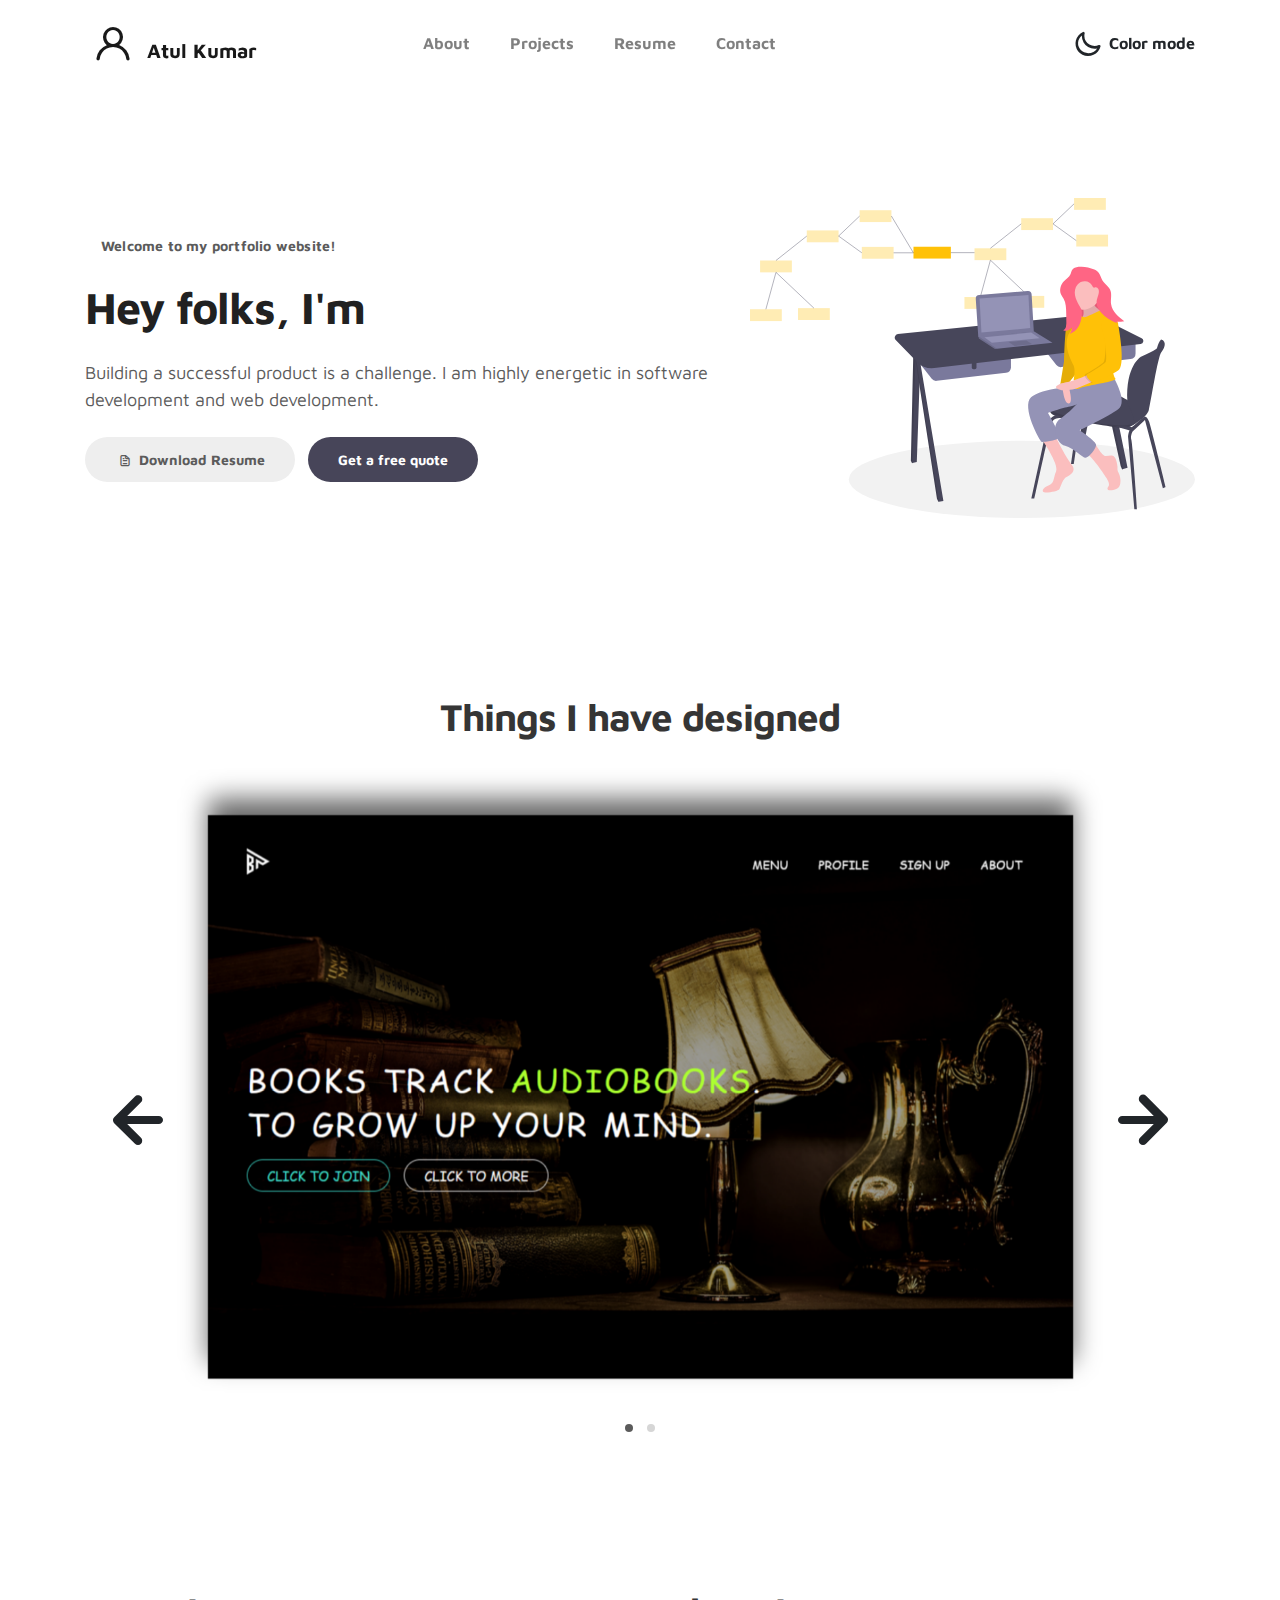
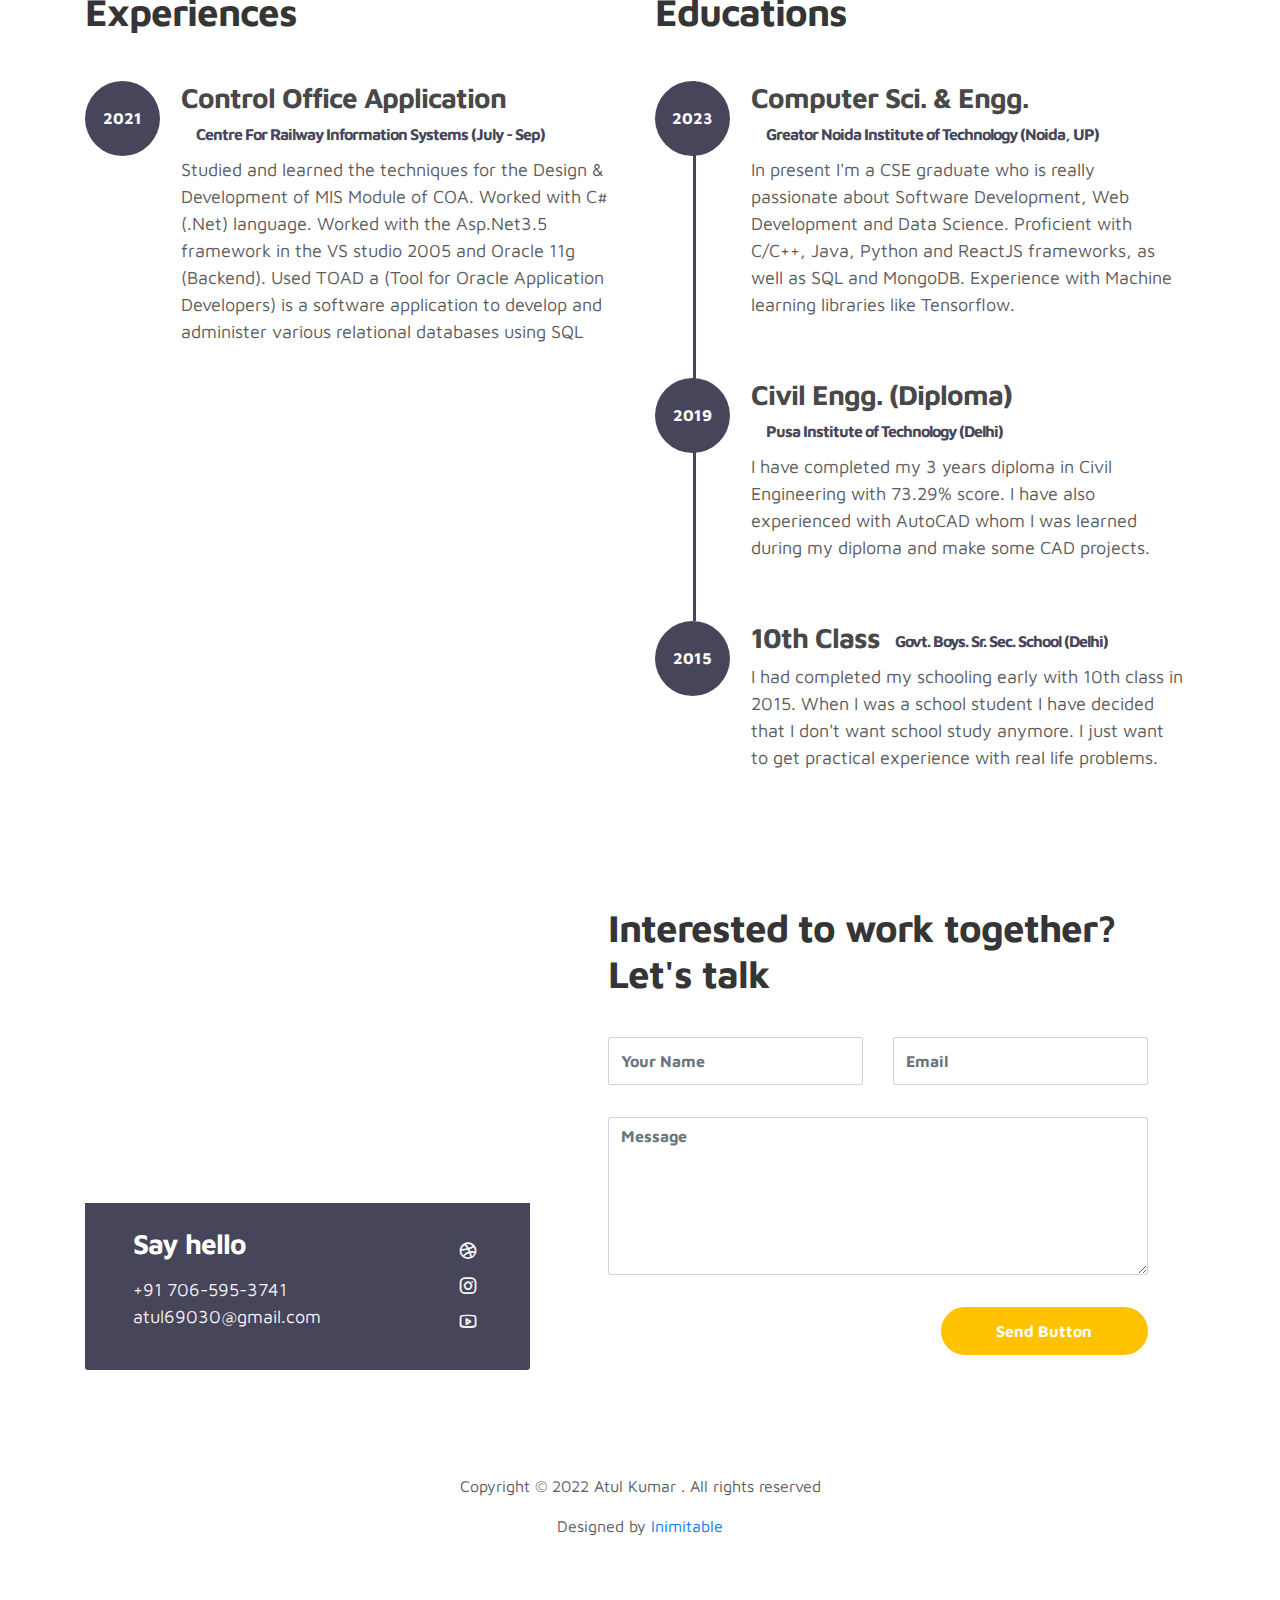
==== index.html @ 9daea797 "Add files via upload" ====
<!doctype html>
<html lang="en">
  <head>
    <meta charset="utf-8">
    <meta name="viewport" content="width=device-width, initial-scale=1, shrink-to-fit=no">
    <meta name="description" content="">
    <meta name="author" content="">

    <title>Atul Kumar - Software Developer</title>

    <link rel="stylesheet" href="css/bootstrap.min.css">
    <link rel="stylesheet" href="css/unicons.css">
    <link rel="stylesheet" href="css/owl.carousel.min.css">
    <link rel="stylesheet" href="css/owl.theme.default.min.css">

    <!-- MAIN STYLE -->
    <link rel="stylesheet" href="css/style.css">
    
<!--
Main Body
-->
  </head>
  <body>

    <!-- MENU -->
    <nav class="navbar navbar-expand-sm navbar-light">
        <div class="container">
            <a class="navbar-brand" href="index.html"><i class='uil uil-user'></i> Atul Kumar</a>

            <button class="navbar-toggler" type="button" data-toggle="collapse" data-target="#navbarNav" aria-controls="navbarNav" aria-expanded="false"
                aria-label="Toggle navigation">
                <span class="navbar-toggler-icon"></span>
                <span class="navbar-toggler-icon"></span>
                <span class="navbar-toggler-icon"></span>
            </button>

            <div class="collapse navbar-collapse" id="navbarNav">
                <ul class="navbar-nav mx-auto">
                    <li class="nav-item">
                        <a href="#about" class="nav-link"><span data-hover="About">About</span></a>
                    </li>
                    <li class="nav-item">
                        <a href="#project" class="nav-link"><span data-hover="Projects">Projects</span></a>
                    </li>
                    <li class="nav-item">
                        <a href="#resume" class="nav-link"><span data-hover="Resume">Resume</span></a>
                    </li>
                    <li class="nav-item">
                        <a href="#contact" class="nav-link"><span data-hover="Contact">Contact</span></a>
                    </li>
                </ul>

                <ul class="navbar-nav ml-lg-auto">
                    <div class="ml-lg-4">
                      <div class="color-mode d-lg-flex justify-content-center align-items-center">
                        <i class="color-mode-icon"></i>
                        Color mode
                      </div>
                    </div>
                </ul>
            </div>
        </div>
    </nav>

    <!-- ABOUT -->
    <section class="about full-screen d-lg-flex justify-content-center align-items-center" id="about">
        <div class="container">
            <div class="row">
                
                <div class="col-lg-7 col-md-12 col-12 d-flex align-items-center">
                    <div class="about-text">
                        <small class="small-text">Welcome to <span class="mobile-block">my portfolio website!</span></small>
                        <h1 class="animated animated-text">
                            <span class="mr-2">Hey folks, I'm</span>
                                <div class="animated-info">
                                    <span class="animated-item">Atul Kumar</span>
                                    <span class="animated-item">Software Dev</span>
                                    <span class="animated-item">Web Dev</span>
                                </div>
                        </h1>

                        <p>Building a successful product is a challenge. I am highly energetic in software development and web development.</p>
                        
                        <div class="custom-btn-group mt-4">
                          <a href="https://drive.google.com/file/d/1QCRUQXw05Ki10JPQ9TByVzzYMEnget4j/view?usp=sharing" class="btn mr-lg-2 custom-btn"><i class='uil uil-file-alt'></i> Download Resume</a>
                          <a href="#contact" class="btn custom-btn custom-btn-bg custom-btn-link">Get a free quote</a>
                        </div>
                    </div>
                </div>

                <div class="col-lg-5 col-md-12 col-12">
                    <div class="about-image svg">
                        <img src="images/undraw/undraw_software_engineer_lvl5.svg" class="img-fluid" alt="svg image">
                    </div>
                </div>

            </div>
        </div>
    </section>

    <!-- PROJECTS -->
    <section class="project py-5" id="project">
        <div class="container">
                
                <div class="row">
                  <div class="col-lg-11 text-center mx-auto col-12">

                      <div class="col-lg-8 mx-auto">
                        <h2>Things I have designed</h2>
                      </div>

                      <div class="owl-carousel owl-theme">
                        <div class="item">
                          <div class="project-info">
                            <img src="images/project/project-image001.png" class="img-fluid" alt="project image">
                          </div>
                        </div>

                        <div class="item">
                          <div class="project-info">
                            <img src="images/project/project-image002.png" class="img-fluid" alt="project image">
                          </div>
                        </div>

                        <!-- <div class="item">
                          <div class="project-info">
                            <img src="images/project/project-image03.png" class="img-fluid" alt="project image">
                          </div>
                        </div>

                        <div class="item">
                          <div class="project-info">
                            <img src="images/project/project-image04.png" class="img-fluid" alt="project image">
                          </div>
                        </div>

                        <div class="item">
                          <div class="project-info">
                            <img src="images/project/project-image05.png" class="img-fluid" alt="project image">
                          </div>
                        </div> -->
                      </div>

                  </div>
                </div>
        </div>
    </section>

    <!-- FEATURES -->
    <section class="resume py-5 d-lg-flex justify-content-center align-items-center" id="resume">
        <div class="container">
            <div class="row">

                <div class="col-lg-6 col-12">
                  <h2 class="mb-4">Experiences</h2>

                    <div class="timeline">
                        <div class="timeline-wrapper">
                             <div class="timeline-yr">
                                  <span>2021</span>
                             </div>
                             <div class="timeline-info">
                                  <h3><span>Control Office Application</span><small>Centre For Railway Information Systems (July - Sep)</small></h3>
                                  <p>Studied and learned the techniques for the Design & Development of MIS Module of COA.
                                    Worked with C# (.Net) language. Worked with the Asp.Net3.5 framework in the VS studio 2005 and Oracle 11g (Backend). Used TOAD a (Tool for Oracle Application Developers) is a software application to develop
                                    and administer various relational databases using SQL</p>
                             </div>
                        </div>

                        <!-- <div class="timeline-wrapper">
                            <div class="timeline-yr">
                                <span>2018</span>
                            </div>
                            <div class="timeline-info">
                                <h3><span>UX Designer</span><small>Digital Ace</small></h3>
                                <p>Fusce rutrum augue id orci rhoncus molestie. Nunc auctor dignissim lacus vel iaculis.</p>
                            </div>
                        </div> -->

                        <!-- <div class="timeline-wrapper">
                            <div class="timeline-yr">
                                <span>2016</span>
                            </div>
                            <div class="timeline-info">
                                <h3><span>UI Freelancer</h3>
                                <p>Sed fringilla vitae enim sit amet cursus. Sed cursus dictum tortor quis pharetra. Pellentesque habitant morbi tristique senectus et netus et malesuada fames ac turpis egestas.</p>
                            </div>
                        </div> -->
                        
                        <!-- <div class="timeline-wrapper">
                            <div class="timeline-yr">
                                <span>2014</span>
                            </div>
                            <div class="timeline-info">
                                <h3><span>Junior Designer<small>Crafted Co.</small></h3>
                                <p>Cras scelerisque scelerisque condimentum. Nullam at volutpat mi. Nunc auctor ipsum eget magna consequat viverra.</p>
                            </div>
                        </div> -->

                    </div>
                </div>

                <div class="col-lg-6 col-12">
                  <h2 class="mb-4 mobile-mt-2">Educations</h2>

                    <div class="timeline">
                        <div class="timeline-wrapper">
                             <div class="timeline-yr">
                                  <span>2023</span>
                             </div>
                             <div class="timeline-info">
                                  <h3><span>Computer Sci. & Engg.</span><small>Greator Noida Institute of Technology (Noida, UP)</small></h3>
                                  <p>In present I'm a CSE graduate who is really passionate about Software Development, Web Development and Data Science. Proficient with C/C++, Java, Python and ReactJS frameworks, as well as SQL and MongoDB. Experience with Machine learning libraries like Tensorflow. </p>
                             </div>
                        </div>

                        <div class="timeline-wrapper">
                            <div class="timeline-yr">
                                <span>2019</span>
                            </div>
                            <div class="timeline-info">
                                <h3><span>Civil Engg. (Diploma)</span><small>Pusa Institute of Technology (Delhi)</small></h3>
                                <p>I have completed my 3 years diploma in Civil Engineering with 73.29% score. I have also experienced with AutoCAD whom I was learned during my diploma and make some CAD projects.</p>
                            </div>
                        </div>
                        
                        <div class="timeline-wrapper">
                            <div class="timeline-yr">
                                <span>2015</span>
                            </div>
                            <div class="timeline-info">
                                <h3><span>10th Class</span><small>Govt. Boys. Sr. Sec. School (Delhi)</small></h3>
                                <p>I had completed my schooling early with 10th class in 2015. When I was a school student I have decided that I don't want school study anymore. I just want to get practical experience with real life problems.</p>
                            </div>
                        </div>

                    </div>
                </div>
                
            </div>
        </div>
    </section>

    <!-- CONTACT -->
    <section class="contact py-5" id="contact">
      <div class="container">
        <div class="row">
          
          <div class="col-lg-5 mr-lg-5 col-12">
            <div class="google-map w-100">
              <iframe src="https://www.google.com/maps/embed?pb=!1m18!1m12!1m3!1d1749.4649958266825!2d77.2860704758282!3d28.7216381477783!2m3!1f0!2f0!3f0!3m2!1i1024!2i768!4f13.1!3m3!1m2!1s0x390cfbfffd4845cf%3A0xfe2c109642c9b454!2sAmbedkar%20Nagar%2C%20Johripur%2C%20Delhi%2C%20Uttar%20Pradesh%20110094!5e0!3m2!1sen!2sin!4v1659946659556!5m2!1sen!2sin" width="400" height="300" style="border:0;" allowfullscreen="" loading="lazy" referrerpolicy="no-referrer-when-downgrade"></iframe>
            </div>

            <div class="contact-info d-flex justify-content-between align-items-center py-4 px-lg-5">
                <div class="contact-info-item">
                  <h3 class="mb-3 text-white">Say hello</h3>
                  <p class="footer-text mb-0">+91 706-595-3741</p>
                  <p><a href="mailto:atul69030@gmail.com">atul69030@gmail.com</a></p>
                </div>

                <ul class="social-links">
                     <li><a href="#" class="uil uil-dribbble" data-toggle="tooltip" data-placement="left" title="Dribbble"></a></li>
                     <li><a href="#" class="uil uil-instagram" data-toggle="tooltip" data-placement="left" title="Instagram"></a></li>
                     <li><a href="#" class="uil uil-youtube" data-toggle="tooltip" data-placement="left" title="Youtube"></a></li>
                </ul>
            </div>
          </div>

          <div class="col-lg-6 col-12">
            <div class="contact-form">
              <h2 class="mb-4">Interested to work together? Let's talk</h2>

              <form action="" method="get">
                <div class="row">
                  <div class="col-lg-6 col-12">
                    <input type="text" class="form-control" name="name" placeholder="Your Name" id="name">
                  </div>

                  <div class="col-lg-6 col-12">
                    <input type="email" class="form-control" name="email" placeholder="Email" id="email">
                  </div>

                  <div class="col-12">
                    <textarea name="message" rows="6" class="form-control" id="message" placeholder="Message"></textarea>
                  </div>

                  <div class="ml-lg-auto col-lg-5 col-12">
                    <input type="submit" class="form-control submit-btn" value="Send Button">
                  </div>
                </div>
              </form>
            </div>
          </div>

        </div>
      </div>
    </section>

    <!-- FOOTER -->
     <footer class="footer py-5">
          <div class="container">
               <div class="row">

                    <div class="col-lg-12 col-12">                                
                        <p class="copyright-text text-center">Copyright &copy; 2022 Atul Kumar . All rights reserved</p>
                        <p class="copyright-text text-center">Designed by <a rel="nofollow" href="https://www.facebook.com/inimitable.98">Inimitable</a></p>
                    </div>
                    
               </div>
          </div>
     </footer>

    <script src="js/jquery-3.3.1.min.js"></script>
    <script src="js/popper.min.js"></script>
    <script src="js/bootstrap.min.js"></script>
    <script src="js/Headroom.js"></script>
    <script src="js/jQuery.headroom.js"></script>
    <script src="js/owl.carousel.min.js"></script>
    <script src="js/smoothscroll.js"></script>
    <script src="js/custom.js"></script>

  </body>
</html>
---- css/unicons.css ----
@font-face {
  font-family: 'unicons';
  src: url('../font/unicons.eot?42479262');
  src: url('../font/unicons.eot?42479262#iefix') format('embedded-opentype'),
       url('../font/unicons.woff2?42479262') format('woff2'),
       url('../font/unicons.woff?42479262') format('woff'),
       url('../font/unicons.ttf?42479262') format('truetype'),
       url('../font/unicons.svg?42479262#unicons') format('svg');
  font-weight: normal;
  font-style: normal;
}
/* Chrome hack: SVG is rendered more smooth in Windozze. 100% magic, uncomment if you need it. */
/* Note, that will break hinting! In other OS-es font will be not as sharp as it could be */
/*
@media screen and (-webkit-min-device-pixel-ratio:0) {
  @font-face {
    font-family: 'unicons';
    src: url('../font/unicons.svg?42479262#unicons') format('svg');
  }
}
*/
 
 [class^="uil-"]:before, [class*=" uil-"]:before {
  font-family: "unicons";
  font-style: normal;
  font-weight: normal;
  speak: none;
 
  display: inline-block;
  text-decoration: inherit;
  width: 1em;
  margin-right: .2em;
  text-align: center;
  /* opacity: .8; */
 
  /* For safety - reset parent styles, that can break glyph codes*/
  font-variant: normal;
  text-transform: none;
 
  /* fix buttons height, for twitter bootstrap */
  line-height: 1em;
 
  /* Animation center compensation - margins should be symmetric */
  /* remove if not needed */
  margin-left: .2em;
 
  /* you can be more comfortable with increased icons size */
  /* font-size: 120%; */
 
  /* Font smoothing. That was taken from TWBS */
  -webkit-font-smoothing: antialiased;
  -moz-osx-font-smoothing: grayscale;
 
  /* Uncomment for 3D effect */
  /* text-shadow: 1px 1px 1px rgba(127, 127, 127, 0.3); */
}
 
.uil-abacus:before { content: '\e800'; } /* '' */
.uil-accessible-icon-alt:before { content: '\e801'; } /* '' */
.uil-adjust-alt:before { content: '\e802'; } /* '' */
.uil-adjust-circle:before { content: '\e803'; } /* '' */
.uil-adjust-half:before { content: '\e804'; } /* '' */
.uil-adjust:before { content: '\e805'; } /* '' */
.uil-airplay:before { content: '\e806'; } /* '' */
.uil-align-alt:before { content: '\e807'; } /* '' */
.uil-align-center-alt:before { content: '\e808'; } /* '' */
.uil-align-center-h:before { content: '\e809'; } /* '' */
.uil-align-center-justify:before { content: '\e80a'; } /* '' */
.uil-align-center-v:before { content: '\e80b'; } /* '' */
.uil-align-center:before { content: '\e80c'; } /* '' */
.uil-align-justify:before { content: '\e80d'; } /* '' */
.uil-align-left-justify:before { content: '\e80e'; } /* '' */
.uil-align-left:before { content: '\e80f'; } /* '' */
.uil-align-letter-right:before { content: '\e810'; } /* '' */
.uil-align-right-justify:before { content: '\e811'; } /* '' */
.uil-align-right:before { content: '\e812'; } /* '' */
.uil-align:before { content: '\e813'; } /* '' */
.uil-ambulance:before { content: '\e814'; } /* '' */
.uil-analysis:before { content: '\e815'; } /* '' */
.uil-analytics:before { content: '\e816'; } /* '' */
.uil-anchor:before { content: '\e817'; } /* '' */
.uil-android-phone-slash:before { content: '\e818'; } /* '' */
.uil-angle-double-down:before { content: '\e819'; } /* '' */
.uil-angle-double-left:before { content: '\e81a'; } /* '' */
.uil-angle-double-right:before { content: '\e81b'; } /* '' */
.uil-angle-double-up:before { content: '\e81c'; } /* '' */
.uil-angle-down:before { content: '\e81d'; } /* '' */
.uil-angle-left:before { content: '\e81e'; } /* '' */
.uil-angle-right-b:before { content: '\e81f'; } /* '' */
.uil-angle-right:before { content: '\e820'; } /* '' */
.uil-angle-up:before { content: '\e821'; } /* '' */
.uil-annoyed-alt:before { content: '\e822'; } /* '' */
.uil-annoyed:before { content: '\e823'; } /* '' */
.uil-apps:before { content: '\e824'; } /* '' */
.uil-archive-alt:before { content: '\e825'; } /* '' */
.uil-archive:before { content: '\e826'; } /* '' */
.uil-arrow-break:before { content: '\e827'; } /* '' */
.uil-arrow-circle-down:before { content: '\e828'; } /* '' */
.uil-arrow-circle-left:before { content: '\e829'; } /* '' */
.uil-arrow-circle-right:before { content: '\e82a'; } /* '' */
.uil-arrow-circle-up:before { content: '\e82b'; } /* '' */
.uil-arrow-compress-h:before { content: '\e82c'; } /* '' */
.uil-arrow-down-left:before { content: '\e82d'; } /* '' */
.uil-arrow-down-right:before { content: '\e82e'; } /* '' */
.uil-arrow-down:before { content: '\e82f'; } /* '' */
.uil-arrow-from-right:before { content: '\e830'; } /* '' */
.uil-arrow-from-top:before { content: '\e831'; } /* '' */
.uil-arrow-growth:before { content: '\e832'; } /* '' */
.uil-arrow-left:before { content: '\e833'; } /* '' */
.uil-arrow-random:before { content: '\e834'; } /* '' */
.uil-arrow-resize-diagonal:before { content: '\e835'; } /* '' */
.uil-arrow-right:before { content: '\e836'; } /* '' */
.uil-arrow-to-bottom:before { content: '\e837'; } /* '' */
.uil-arrow-to-right:before { content: '\e838'; } /* '' */
.uil-arrow-up-left:before { content: '\e839'; } /* '' */
.uil-arrow-up-right:before { content: '\e83a'; } /* '' */
.uil-arrow-up:before { content: '\e83b'; } /* '' */
.uil-arrows-h-alt:before { content: '\e83c'; } /* '' */
.uil-arrows-h:before { content: '\e83d'; } /* '' */
.uil-arrows-left-down:before { content: '\e83e'; } /* '' */
.uil-arrows-maximize:before { content: '\e83f'; } /* '' */
.uil-arrows-merge:before { content: '\e840'; } /* '' */
.uil-arrows-resize-h:before { content: '\e841'; } /* '' */
.uil-arrows-resize-v:before { content: '\e842'; } /* '' */
.uil-arrows-resize:before { content: '\e843'; } /* '' */
.uil-arrows-right-down:before { content: '\e844'; } /* '' */
.uil-arrows-shrink-h:before { content: '\e845'; } /* '' */
.uil-arrows-shrink-v:before { content: '\e846'; } /* '' */
.uil-arrows-up-right:before { content: '\e847'; } /* '' */
.uil-arrows-v-alt:before { content: '\e848'; } /* '' */
.uil-arrows-v:before { content: '\e849'; } /* '' */
.uil-at:before { content: '\e84a'; } /* '' */
.uil-atm-card:before { content: '\e84b'; } /* '' */
.uil-atom:before { content: '\e84c'; } /* '' */
.uil-auto-flash:before { content: '\e84d'; } /* '' */
.uil-award-alt:before { content: '\e84e'; } /* '' */
.uil-award:before { content: '\e84f'; } /* '' */
.uil-baby-carriage:before { content: '\e850'; } /* '' */
.uil-backpack:before { content: '\e851'; } /* '' */
.uil-backspace:before { content: '\e852'; } /* '' */
.uil-backward:before { content: '\e853'; } /* '' */
.uil-bag-alt:before { content: '\e854'; } /* '' */
.uil-bag-slash:before { content: '\e855'; } /* '' */
.uil-bag:before { content: '\e856'; } /* '' */
.uil-ball:before { content: '\e857'; } /* '' */
.uil-ban:before { content: '\e858'; } /* '' */
.uil-bars:before { content: '\e859'; } /* '' */
.uil-basketball-hoop:before { content: '\e85a'; } /* '' */
.uil-basketball:before { content: '\e85b'; } /* '' */
.uil-battery-bolt:before { content: '\e85c'; } /* '' */
.uil-battery-empty:before { content: '\e85d'; } /* '' */
.uil-bed-double:before { content: '\e85e'; } /* '' */
.uil-bed:before { content: '\e85f'; } /* '' */
.uil-bell-school:before { content: '\e860'; } /* '' */
.uil-bell-slash:before { content: '\e861'; } /* '' */
.uil-bill:before { content: '\e862'; } /* '' */
.uil-bitcoin-circle:before { content: '\e863'; } /* '' */
.uil-bitcoin:before { content: '\e864'; } /* '' */
.uil-bluetooth-b:before { content: '\e865'; } /* '' */
.uil-bolt-alt:before { content: '\e866'; } /* '' */
.uil-bolt-slash:before { content: '\e867'; } /* '' */
.uil-bolt:before { content: '\e868'; } /* '' */
.uil-book-alt:before { content: '\e869'; } /* '' */
.uil-book-medical:before { content: '\e86a'; } /* '' */
.uil-book-open:before { content: '\e86b'; } /* '' */
.uil-book-reader:before { content: '\e86c'; } /* '' */
.uil-book:before { content: '\e86d'; } /* '' */
.uil-bookmark-full:before { content: '\e86e'; } /* '' */
.uil-bookmark:before { content: '\e86f'; } /* '' */
.uil-books:before { content: '\e870'; } /* '' */
.uil-boombox:before { content: '\e871'; } /* '' */
.uil-border-alt:before { content: '\e872'; } /* '' */
.uil-border-bottom:before { content: '\e873'; } /* '' */
.uil-border-clear:before { content: '\e874'; } /* '' */
.uil-border-horizontal:before { content: '\e875'; } /* '' */
.uil-border-inner:before { content: '\e876'; } /* '' */
.uil-border-left:before { content: '\e877'; } /* '' */
.uil-border-out:before { content: '\e878'; } /* '' */
.uil-border-right:before { content: '\e879'; } /* '' */
.uil-border-top:before { content: '\e87a'; } /* '' */
.uil-border-vertical:before { content: '\e87b'; } /* '' */
.uil-box:before { content: '\e87c'; } /* '' */
.uil-briefcase-alt:before { content: '\e87d'; } /* '' */
.uil-briefcase:before { content: '\e87e'; } /* '' */
.uil-bright:before { content: '\e87f'; } /* '' */
.uil-brightness-empty:before { content: '\e880'; } /* '' */
.uil-brightness-half:before { content: '\e881'; } /* '' */
.uil-brightness-low:before { content: '\e882'; } /* '' */
.uil-brightness-minus:before { content: '\e883'; } /* '' */
.uil-brightness-plus:before { content: '\e884'; } /* '' */
.uil-brightness:before { content: '\e885'; } /* '' */
.uil-bring-bottom:before { content: '\e886'; } /* '' */
.uil-bring-front:before { content: '\e887'; } /* '' */
.uil-brush-alt:before { content: '\e888'; } /* '' */
.uil-bug:before { content: '\e889'; } /* '' */
.uil-building:before { content: '\e88a'; } /* '' */
.uil-bullseye:before { content: '\e88b'; } /* '' */
.uil-bus-alt:before { content: '\e88c'; } /* '' */
.uil-bus-school:before { content: '\e88d'; } /* '' */
.uil-bus:before { content: '\e88e'; } /* '' */
.uil-calcualtor:before { content: '\e88f'; } /* '' */
.uil-calculator-alt:before { content: '\e890'; } /* '' */
.uil-calendar-alt:before { content: '\e891'; } /* '' */
.uil-calendar-slash:before { content: '\e892'; } /* '' */
.uil-calender:before { content: '\e893'; } /* '' */
.uil-calling:before { content: '\e894'; } /* '' */
.uil-camera-plus:before { content: '\e895'; } /* '' */
.uil-camera-slash:before { content: '\e896'; } /* '' */
.uil-camera:before { content: '\e897'; } /* '' */
.uil-cancel:before { content: '\e898'; } /* '' */
.uil-capsule:before { content: '\e899'; } /* '' */
.uil-capture:before { content: '\e89a'; } /* '' */
.uil-car-sideview:before { content: '\e89b'; } /* '' */
.uil-car-slash:before { content: '\e89c'; } /* '' */
.uil-car-wash:before { content: '\e89d'; } /* '' */
.uil-car:before { content: '\e89e'; } /* '' */
.uil-card-atm:before { content: '\e89f'; } /* '' */
.uil-caret-right:before { content: '\e8a0'; } /* '' */
.uil-cart:before { content: '\e8a1'; } /* '' */
.uil-cell:before { content: '\e8a2'; } /* '' */
.uil-celsius:before { content: '\e8a3'; } /* '' */
.uil-chart-bar-alt:before { content: '\e8a4'; } /* '' */
.uil-chart-bar:before { content: '\e8a5'; } /* '' */
.uil-chart-down:before { content: '\e8a6'; } /* '' */
.uil-chart-growth-alt:before { content: '\e8a7'; } /* '' */
.uil-chart-growth:before { content: '\e8a8'; } /* '' */
.uil-chart-line:before { content: '\e8a9'; } /* '' */
.uil-chart-pie-alt:before { content: '\e8aa'; } /* '' */
.uil-chart-pie:before { content: '\e8ab'; } /* '' */
.uil-chart:before { content: '\e8ac'; } /* '' */
.uil-chat-bubble-user:before { content: '\e8ad'; } /* '' */
.uil-chat-info:before { content: '\e8ae'; } /* '' */
.uil-chat:before { content: '\e8af'; } /* '' */
.uil-check-circle:before { content: '\e8b0'; } /* '' */
.uil-check-square:before { content: '\e8b1'; } /* '' */
.uil-check:before { content: '\e8b2'; } /* '' */
.uil-circle-layer:before { content: '\e8b3'; } /* '' */
.uil-circle:before { content: '\e8b4'; } /* '' */
.uil-circuit:before { content: '\e8b5'; } /* '' */
.uil-clapper-board:before { content: '\e8b6'; } /* '' */
.uil-clipboard-alt:before { content: '\e8b7'; } /* '' */
.uil-clipboard-blank:before { content: '\e8b8'; } /* '' */
.uil-clipboard-notes:before { content: '\e8b9'; } /* '' */
.uil-clipboard:before { content: '\e8ba'; } /* '' */
.uil-clock-eight:before { content: '\e8bb'; } /* '' */
.uil-clock-five:before { content: '\e8bc'; } /* '' */
.uil-clock-nine:before { content: '\e8bd'; } /* '' */
.uil-clock-seven:before { content: '\e8be'; } /* '' */
.uil-clock-ten:before { content: '\e8bf'; } /* '' */
.uil-clock-three:before { content: '\e8c0'; } /* '' */
.uil-clock-two:before { content: '\e8c1'; } /* '' */
.uil-clock:before { content: '\e8c2'; } /* '' */
.uil-closed-captioning:before { content: '\e8c3'; } /* '' */
.uil-cloud-block:before { content: '\e8c4'; } /* '' */
.uil-cloud-bookmark:before { content: '\e8c5'; } /* '' */
.uil-cloud-check:before { content: '\e8c6'; } /* '' */
.uil-cloud-computing:before { content: '\e8c7'; } /* '' */
.uil-cloud-data-connection:before { content: '\e8c8'; } /* '' */
.uil-cloud-database-tree:before { content: '\e8c9'; } /* '' */
.uil-cloud-download:before { content: '\e8ca'; } /* '' */
.uil-cloud-drizzle:before { content: '\e8cb'; } /* '' */
.uil-cloud-exclamation:before { content: '\e8cc'; } /* '' */
.uil-cloud-hail:before { content: '\e8cd'; } /* '' */
.uil-cloud-heart:before { content: '\e8ce'; } /* '' */
.uil-cloud-info:before { content: '\e8cf'; } /* '' */
.uil-cloud-lock:before { content: '\e8d0'; } /* '' */
.uil-cloud-meatball:before { content: '\e8d1'; } /* '' */
.uil-cloud-moon-hail:before { content: '\e8d2'; } /* '' */
.uil-cloud-moon-meatball:before { content: '\e8d3'; } /* '' */
.uil-cloud-moon-rain:before { content: '\e8d4'; } /* '' */
.uil-cloud-moon-showers:before { content: '\e8d5'; } /* '' */
.uil-cloud-moon:before { content: '\e8d6'; } /* '' */
.uil-cloud-question:before { content: '\e8d7'; } /* '' */
.uil-cloud-rain-sun:before { content: '\e8d8'; } /* '' */
.uil-cloud-rain:before { content: '\e8d9'; } /* '' */
.uil-cloud-redo:before { content: '\e8da'; } /* '' */
.uil-cloud-set:before { content: '\e8db'; } /* '' */
.uil-cloud-share:before { content: '\e8dc'; } /* '' */
.uil-cloud-shield:before { content: '\e8dd'; } /* '' */
.uil-cloud-showers-alt:before { content: '\e8de'; } /* '' */
.uil-cloud-showers-heavy:before { content: '\e8df'; } /* '' */
.uil-cloud-showers:before { content: '\e8e0'; } /* '' */
.uil-cloud-slash:before { content: '\e8e1'; } /* '' */
.uil-cloud-sun-hail:before { content: '\e8e2'; } /* '' */
.uil-cloud-sun-meatball:before { content: '\e8e3'; } /* '' */
.uil-cloud-sun-rain-alt:before { content: '\e8e4'; } /* '' */
.uil-cloud-sun-rain:before { content: '\e8e5'; } /* '' */
.uil-cloud-sun-tear:before { content: '\e8e6'; } /* '' */
.uil-cloud-sun:before { content: '\e8e7'; } /* '' */
.uil-cloud-times:before { content: '\e8e8'; } /* '' */
.uil-cloud-unlock:before { content: '\e8e9'; } /* '' */
.uil-cloud-upload:before { content: '\e8ea'; } /* '' */
.uil-cloud-wifi:before { content: '\e8eb'; } /* '' */
.uil-cloud-wind:before { content: '\e8ec'; } /* '' */
.uil-cloud:before { content: '\e8ed'; } /* '' */
.uil-clouds:before { content: '\e8ee'; } /* '' */
.uil-club:before { content: '\e8ef'; } /* '' */
.uil-code:before { content: '\e8f0'; } /* '' */
.uil-coffee:before { content: '\e8f1'; } /* '' */
.uil-cog:before { content: '\e8f2'; } /* '' */
.uil-coins:before { content: '\e8f3'; } /* '' */
.uil-columns:before { content: '\e8f4'; } /* '' */
.uil-comment-alt-block:before { content: '\e8f5'; } /* '' */
.uil-comment-alt-chart-lines:before { content: '\e8f6'; } /* '' */
.uil-comment-alt-check:before { content: '\e8f7'; } /* '' */
.uil-comment-alt-dots:before { content: '\e8f8'; } /* '' */
.uil-comment-alt-download:before { content: '\e8f9'; } /* '' */
.uil-comment-alt-edit:before { content: '\e8fa'; } /* '' */
.uil-comment-alt-exclamation:before { content: '\e8fb'; } /* '' */
.uil-comment-alt-heart:before { content: '\e8fc'; } /* '' */
.uil-comment-alt-image:before { content: '\e8fd'; } /* '' */
.uil-comment-alt-info:before { content: '\e8fe'; } /* '' */
.uil-comment-alt-lines:before { content: '\e8ff'; } /* '' */
.uil-comment-alt-lock:before { content: '\e900'; } /* '' */
.uil-comment-alt-medical:before { content: '\e901'; } /* '' */
.uil-comment-alt-message:before { content: '\e902'; } /* '' */
.uil-comment-alt-notes:before { content: '\e903'; } /* '' */
.uil-comment-alt-plus:before { content: '\e904'; } /* '' */
.uil-comment-alt-question:before { content: '\e905'; } /* '' */
.uil-comment-alt-redo:before { content: '\e906'; } /* '' */
.uil-comment-alt-search:before { content: '\e907'; } /* '' */
.uil-comment-alt-share:before { content: '\e908'; } /* '' */
.uil-comment-alt-shield:before { content: '\e909'; } /* '' */
.uil-comment-alt-upload:before { content: '\e90a'; } /* '' */
.uil-comment-alt-verify:before { content: '\e90b'; } /* '' */
.uil-comment-alt:before { content: '\e90c'; } /* '' */
.uil-comment-block:before { content: '\e90d'; } /* '' */
.uil-comment-chart-line:before { content: '\e90e'; } /* '' */
.uil-comment-check:before { content: '\e90f'; } /* '' */
.uil-comment-dots:before { content: '\e910'; } /* '' */
.uil-comment-download:before { content: '\e911'; } /* '' */
.uil-comment-edit:before { content: '\e912'; } /* '' */
.uil-comment-exclamation:before { content: '\e913'; } /* '' */
.uil-comment-heart:before { content: '\e914'; } /* '' */
.uil-comment-image:before { content: '\e915'; } /* '' */
.uil-comment-info-alt:before { content: '\e916'; } /* '' */
.uil-comment-info:before { content: '\e917'; } /* '' */
.uil-comment-lines:before { content: '\e918'; } /* '' */
.uil-comment-lock:before { content: '\e919'; } /* '' */
.uil-comment-medical:before { content: '\e91a'; } /* '' */
.uil-comment-message:before { content: '\e91b'; } /* '' */
.uil-comment-notes:before { content: '\e91c'; } /* '' */
.uil-comment-plus:before { content: '\e91d'; } /* '' */
.uil-comment-question:before { content: '\e91e'; } /* '' */
.uil-comment-redo:before { content: '\e91f'; } /* '' */
.uil-comment-search:before { content: '\e920'; } /* '' */
.uil-comment-share:before { content: '\e921'; } /* '' */
.uil-comment-shield:before { content: '\e922'; } /* '' */
.uil-comment-slash:before { content: '\e923'; } /* '' */
.uil-comment-upload:before { content: '\e924'; } /* '' */
.uil-comment-verify:before { content: '\e925'; } /* '' */
.uil-comment:before { content: '\e926'; } /* '' */
.uil-comments-alt:before { content: '\e927'; } /* '' */
.uil-comments:before { content: '\e928'; } /* '' */
.uil-commnet-alt-slash:before { content: '\e929'; } /* '' */
.uil-compact-disc:before { content: '\e92a'; } /* '' */
.uil-compass:before { content: '\e92b'; } /* '' */
.uil-compress-alt-left:before { content: '\e92c'; } /* '' */
.uil-compress-alt:before { content: '\e92d'; } /* '' */
.uil-compress-arrows:before { content: '\e92e'; } /* '' */
.uil-compress-lines:before { content: '\e92f'; } /* '' */
.uil-compress-point:before { content: '\e930'; } /* '' */
.uil-compress-v:before { content: '\e931'; } /* '' */
.uil-compress:before { content: '\e932'; } /* '' */
.uil-computer-mouse:before { content: '\e933'; } /* '' */
.uil-confused:before { content: '\e934'; } /* '' */
.uil-constructor:before { content: '\e935'; } /* '' */
.uil-copy-alt:before { content: '\e936'; } /* '' */
.uil-copy-landscape:before { content: '\e937'; } /* '' */
.uil-copy:before { content: '\e938'; } /* '' */
.uil-copyright:before { content: '\e939'; } /* '' */
.uil-corner-down-left:before { content: '\e93a'; } /* '' */
.uil-corner-down-right-alt:before { content: '\e93b'; } /* '' */
.uil-corner-down-right:before { content: '\e93c'; } /* '' */
.uil-corner-left-down:before { content: '\e93d'; } /* '' */
.uil-corner-right-down:before { content: '\e93e'; } /* '' */
.uil-corner-up-left-alt:before { content: '\e93f'; } /* '' */
.uil-corner-up-left:before { content: '\e940'; } /* '' */
.uil-corner-up-right-alt:before { content: '\e941'; } /* '' */
.uil-corner-up-right:before { content: '\e942'; } /* '' */
.uil-creative-commons-pd-alt:before { content: '\e943'; } /* '' */
.uil-creative-commons-pd:before { content: '\e944'; } /* '' */
.uil-crockery:before { content: '\e945'; } /* '' */
.uil-crop-alt-rotate-left:before { content: '\e946'; } /* '' */
.uil-crop-alt-rotate-right:before { content: '\e947'; } /* '' */
.uil-crop-alt:before { content: '\e948'; } /* '' */
.uil-crosshair-alt:before { content: '\e949'; } /* '' */
.uil-crosshair:before { content: '\e94a'; } /* '' */
.uil-crosshairs:before { content: '\e94b'; } /* '' */
.uil-cube:before { content: '\e94c'; } /* '' */
.uil-data-sharing:before { content: '\e94d'; } /* '' */
.uil-database-alt:before { content: '\e94e'; } /* '' */
.uil-database:before { content: '\e94f'; } /* '' */
.uil-desert:before { content: '\e950'; } /* '' */
.uil-desktop-alt-slash:before { content: '\e951'; } /* '' */
.uil-desktop-alt:before { content: '\e952'; } /* '' */
.uil-desktop-cloud-alt:before { content: '\e953'; } /* '' */
.uil-desktop-slash:before { content: '\e954'; } /* '' */
.uil-desktop:before { content: '\e955'; } /* '' */
.uil-dialpad-alt:before { content: '\e956'; } /* '' */
.uil-dialpad:before { content: '\e957'; } /* '' */
.uil-diamond:before { content: '\e958'; } /* '' */
.uil-diary-alt:before { content: '\e959'; } /* '' */
.uil-diary:before { content: '\e95a'; } /* '' */
.uil-dice-five:before { content: '\e95b'; } /* '' */
.uil-dice-four:before { content: '\e95c'; } /* '' */
.uil-dice-one:before { content: '\e95d'; } /* '' */
.uil-dice-six:before { content: '\e95e'; } /* '' */
.uil-dice-three:before { content: '\e95f'; } /* '' */
.uil-dice-two:before { content: '\e960'; } /* '' */
.uil-direction:before { content: '\e961'; } /* '' */
.uil-directions:before { content: '\e962'; } /* '' */
.uil-dizzy-meh:before { content: '\e963'; } /* '' */
.uil-dna:before { content: '\e964'; } /* '' */
.uil-document-layout-center:before { content: '\e965'; } /* '' */
.uil-document-layout-left:before { content: '\e966'; } /* '' */
.uil-document-layout-right:before { content: '\e967'; } /* '' */
.uil-document:before { content: '\e968'; } /* '' */
.uil-dollar-alt:before { content: '\e969'; } /* '' */
.uil-dollar-sign-alt:before { content: '\e96a'; } /* '' */
.uil-dollar-sign:before { content: '\e96b'; } /* '' */
.uil-down-arrow:before { content: '\e96c'; } /* '' */
.uil-download-alt:before { content: '\e96d'; } /* '' */
.uil-dribbble:before { content: '\e96e'; } /* '' */
.uil-drill:before { content: '\e96f'; } /* '' */
.uil-dropbox:before { content: '\e970'; } /* '' */
.uil-dumbbell:before { content: '\e971'; } /* '' */
.uil-edit-alt:before { content: '\e972'; } /* '' */
.uil-edit:before { content: '\e973'; } /* '' */
.uil-ellipsis-h:before { content: '\e974'; } /* '' */
.uil-ellipsis-v:before { content: '\e975'; } /* '' */
.uil-emoji:before { content: '\e976'; } /* '' */
.uil-enter:before { content: '\e977'; } /* '' */
.uil-entry:before { content: '\e978'; } /* '' */
.uil-envelope-add:before { content: '\e979'; } /* '' */
.uil-envelope-alt:before { content: '\e97a'; } /* '' */
.uil-envelope-block:before { content: '\e97b'; } /* '' */
.uil-envelope-bookmark:before { content: '\e97c'; } /* '' */
.uil-envelope-check:before { content: '\e97d'; } /* '' */
.uil-envelope-download-alt:before { content: '\e97e'; } /* '' */
.uil-envelope-download:before { content: '\e97f'; } /* '' */
.uil-envelope-edit:before { content: '\e980'; } /* '' */
.uil-envelope-exclamation:before { content: '\e981'; } /* '' */
.uil-envelope-heart:before { content: '\e982'; } /* '' */
.uil-envelope-info:before { content: '\e983'; } /* '' */
.uil-envelope-lock:before { content: '\e984'; } /* '' */
.uil-envelope-minus:before { content: '\e985'; } /* '' */
.uil-envelope-open:before { content: '\e986'; } /* '' */
.uil-envelope-question:before { content: '\e987'; } /* '' */
.uil-envelope-receive:before { content: '\e988'; } /* '' */
.uil-envelope-redo:before { content: '\e989'; } /* '' */
.uil-envelope-search:before { content: '\e98a'; } /* '' */
.uil-envelope-send:before { content: '\e98b'; } /* '' */
.uil-envelope-share:before { content: '\e98c'; } /* '' */
.uil-envelope-shield:before { content: '\e98d'; } /* '' */
.uil-envelope-star:before { content: '\e98e'; } /* '' */
.uil-envelope-times:before { content: '\e98f'; } /* '' */
.uil-envelope-upload-alt:before { content: '\e990'; } /* '' */
.uil-envelope-upload:before { content: '\e991'; } /* '' */
.uil-envelope:before { content: '\e992'; } /* '' */
.uil-envelopes:before { content: '\e993'; } /* '' */
.uil-equal-circle:before { content: '\e994'; } /* '' */
.uil-euro-circle:before { content: '\e995'; } /* '' */
.uil-euro:before { content: '\e996'; } /* '' */
.uil-exchange-alt:before { content: '\e997'; } /* '' */
.uil-exchange:before { content: '\e998'; } /* '' */
.uil-exclamation-circle:before { content: '\e999'; } /* '' */
.uil-exclamation-octagon:before { content: '\e99a'; } /* '' */
.uil-exclamation-triangle:before { content: '\e99b'; } /* '' */
.uil-exclude:before { content: '\e99c'; } /* '' */
.uil-exit:before { content: '\e99d'; } /* '' */
.uil-expand-alt:before { content: '\e99e'; } /* '' */
.uil-expand-arrows-alt:before { content: '\e99f'; } /* '' */
.uil-expand-arrows:before { content: '\e9a0'; } /* '' */
.uil-expand-from-corner:before { content: '\e9a1'; } /* '' */
.uil-expand-left:before { content: '\e9a2'; } /* '' */
.uil-export:before { content: '\e9a3'; } /* '' */
.uil-exposure-alt:before { content: '\e9a4'; } /* '' */
.uil-exposure-increase:before { content: '\e9a5'; } /* '' */
.uil-external-link-alt:before { content: '\e9a6'; } /* '' */
.uil-eye-slash:before { content: '\e9a7'; } /* '' */
.uil-eye:before { content: '\e9a8'; } /* '' */
.uil-facebook:before { content: '\e9a9'; } /* '' */
.uil-fahrenheit:before { content: '\e9aa'; } /* '' */
.uil-fast-mail-alt:before { content: '\e9ab'; } /* '' */
.uil-fast-mail:before { content: '\e9ac'; } /* '' */
.uil-favorite:before { content: '\e9ad'; } /* '' */
.uil-feedback:before { content: '\e9ae'; } /* '' */
.uil-file-alt:before { content: '\e9af'; } /* '' */
.uil-file-blank:before { content: '\e9b0'; } /* '' */
.uil-file-block-alt:before { content: '\e9b1'; } /* '' */
.uil-file-bookmark-alt:before { content: '\e9b2'; } /* '' */
.uil-file-check-alt:before { content: '\e9b3'; } /* '' */
.uil-file-check:before { content: '\e9b4'; } /* '' */
.uil-file-contract-dollar:before { content: '\e9b5'; } /* '' */
.uil-file-copy-alt:before { content: '\e9b6'; } /* '' */
.uil-file-download-alt:before { content: '\e9b7'; } /* '' */
.uil-file-download:before { content: '\e9b8'; } /* '' */
.uil-file-edit-alt:before { content: '\e9b9'; } /* '' */
.uil-file-exclamation-alt:before { content: '\e9ba'; } /* '' */
.uil-file-exclamation:before { content: '\e9bb'; } /* '' */
.uil-file-heart:before { content: '\e9bc'; } /* '' */
.uil-file-info-alt:before { content: '\e9bd'; } /* '' */
.uil-file-landscape-alt:before { content: '\e9be'; } /* '' */
.uil-file-landscape:before { content: '\e9bf'; } /* '' */
.uil-file-lanscape-slash:before { content: '\e9c0'; } /* '' */
.uil-file-lock-alt:before { content: '\e9c1'; } /* '' */
.uil-file-medical-alt:before { content: '\e9c2'; } /* '' */
.uil-file-medical:before { content: '\e9c3'; } /* '' */
.uil-file-minus-alt:before { content: '\e9c4'; } /* '' */
.uil-file-minus:before { content: '\e9c5'; } /* '' */
.uil-file-network:before { content: '\e9c6'; } /* '' */
.uil-file-plus-alt:before { content: '\e9c7'; } /* '' */
.uil-file-plus:before { content: '\e9c8'; } /* '' */
.uil-file-question-alt:before { content: '\e9c9'; } /* '' */
.uil-file-question:before { content: '\e9ca'; } /* '' */
.uil-file-redo-alt:before { content: '\e9cb'; } /* '' */
.uil-file-search-alt:before { content: '\e9cc'; } /* '' */
.uil-file-share-alt:before { content: '\e9cd'; } /* '' */
.uil-file-shield-alt:before { content: '\e9ce'; } /* '' */
.uil-file-slash:before { content: '\e9cf'; } /* '' */
.uil-file-times-alt:before { content: '\e9d0'; } /* '' */
.uil-file-times:before { content: '\e9d1'; } /* '' */
.uil-file-upload-alt:before { content: '\e9d2'; } /* '' */
.uil-file-upload:before { content: '\e9d3'; } /* '' */
.uil-file:before { content: '\e9d4'; } /* '' */
.uil-files-landscapes-alt:before { content: '\e9d5'; } /* '' */
.uil-files-landscapes:before { content: '\e9d6'; } /* '' */
.uil-film:before { content: '\e9d7'; } /* '' */
.uil-filter-slash:before { content: '\e9d8'; } /* '' */
.uil-filter:before { content: '\e9d9'; } /* '' */
.uil-flask-potion:before { content: '\e9da'; } /* '' */
.uil-flask:before { content: '\e9db'; } /* '' */
.uil-flip-h-alt:before { content: '\e9dc'; } /* '' */
.uil-flip-h:before { content: '\e9dd'; } /* '' */
.uil-flip-v-alt:before { content: '\e9de'; } /* '' */
.uil-flip-v:before { content: '\e9df'; } /* '' */
.uil-flower:before { content: '\e9e0'; } /* '' */
.uil-focus-add:before { content: '\e9e1'; } /* '' */
.uil-focus-target:before { content: '\e9e2'; } /* '' */
.uil-focus:before { content: '\e9e3'; } /* '' */
.uil-folder-check:before { content: '\e9e4'; } /* '' */
.uil-folder-download:before { content: '\e9e5'; } /* '' */
.uil-folder-exclamation:before { content: '\e9e6'; } /* '' */
.uil-folder-heart:before { content: '\e9e7'; } /* '' */
.uil-folder-info:before { content: '\e9e8'; } /* '' */
.uil-folder-lock:before { content: '\e9e9'; } /* '' */
.uil-folder-medical:before { content: '\e9ea'; } /* '' */
.uil-folder-minus:before { content: '\e9eb'; } /* '' */
.uil-folder-network:before { content: '\e9ec'; } /* '' */
.uil-folder-plus:before { content: '\e9ed'; } /* '' */
.uil-folder-question:before { content: '\e9ee'; } /* '' */
.uil-folder-slash:before { content: '\e9ef'; } /* '' */
.uil-folder-times:before { content: '\e9f0'; } /* '' */
.uil-folder-upload:before { content: '\e9f1'; } /* '' */
.uil-folder:before { content: '\e9f2'; } /* '' */
.uil-food:before { content: '\e9f3'; } /* '' */
.uil-football-american:before { content: '\e9f4'; } /* '' */
.uil-football-ball:before { content: '\e9f5'; } /* '' */
.uil-football:before { content: '\e9f6'; } /* '' */
.uil-forecastcloud-moon-tear:before { content: '\e9f7'; } /* '' */
.uil-forwaded-call:before { content: '\e9f8'; } /* '' */
.uil-forward:before { content: '\e9f9'; } /* '' */
.uil-frown:before { content: '\e9fa'; } /* '' */
.uil-game-structure:before { content: '\e9fb'; } /* '' */
.uil-game:before { content: '\e9fc'; } /* '' */
.uil-gift:before { content: '\e9fd'; } /* '' */
.uil-glass-martini-alt-slash:before { content: '\e9fe'; } /* '' */
.uil-glass-martini-alt:before { content: '\e9ff'; } /* '' */
.uil-glass-martini:before { content: '\ea00'; } /* '' */
.uil-glass-tea:before { content: '\ea01'; } /* '' */
.uil-glass:before { content: '\ea02'; } /* '' */
.uil-globe:before { content: '\ea03'; } /* '' */
.uil-gold:before { content: '\ea04'; } /* '' */
.uil-google-drive:before { content: '\ea05'; } /* '' */
.uil-graduation-hat:before { content: '\ea06'; } /* '' */
.uil-graph-bar:before { content: '\ea07'; } /* '' */
.uil-grid:before { content: '\ea08'; } /* '' */
.uil-grids:before { content: '\ea09'; } /* '' */
.uil-grin-tongue-wink-alt:before { content: '\ea0a'; } /* '' */
.uil-grin-tongue-wink:before { content: '\ea0b'; } /* '' */
.uil-grin:before { content: '\ea0c'; } /* '' */
.uil-grip-horizontal-line:before { content: '\ea0d'; } /* '' */
.uil-hdd:before { content: '\ea0e'; } /* '' */
.uil-headphones-alt:before { content: '\ea0f'; } /* '' */
.uil-headphones:before { content: '\ea10'; } /* '' */
.uil-heart-alt:before { content: '\ea11'; } /* '' */
.uil-heart-medical:before { content: '\ea12'; } /* '' */
.uil-heart-rate:before { content: '\ea13'; } /* '' */
.uil-heart-sign:before { content: '\ea14'; } /* '' */
.uil-heart:before { content: '\ea15'; } /* '' */
.uil-heartbeat:before { content: '\ea16'; } /* '' */
.uil-history-alt:before { content: '\ea17'; } /* '' */
.uil-history:before { content: '\ea18'; } /* '' */
.uil-home-alt:before { content: '\ea19'; } /* '' */
.uil-home:before { content: '\ea1a'; } /* '' */
.uil-horizontal-align-center:before { content: '\ea1b'; } /* '' */
.uil-horizontal-align-left:before { content: '\ea1c'; } /* '' */
.uil-horizontal-align-right:before { content: '\ea1d'; } /* '' */
.uil-horizontal-distribution-center:before { content: '\ea1e'; } /* '' */
.uil-horizontal-distribution-left:before { content: '\ea1f'; } /* '' */
.uil-horizontal-distribution-right:before { content: '\ea20'; } /* '' */
.uil-hunting:before { content: '\ea21'; } /* '' */
.uil-image-alt-slash:before { content: '\ea22'; } /* '' */
.uil-image-block:before { content: '\ea23'; } /* '' */
.uil-image-broken:before { content: '\ea24'; } /* '' */
.uil-image-check:before { content: '\ea25'; } /* '' */
.uil-image-download:before { content: '\ea26'; } /* '' */
.uil-image-edit:before { content: '\ea27'; } /* '' */
.uil-image-lock:before { content: '\ea28'; } /* '' */
.uil-image-minus:before { content: '\ea29'; } /* '' */
.uil-image-plus:before { content: '\ea2a'; } /* '' */
.uil-image-question:before { content: '\ea2b'; } /* '' */
.uil-image-redo:before { content: '\ea2c'; } /* '' */
.uil-image-resize-landscape:before { content: '\ea2d'; } /* '' */
.uil-image-resize-square:before { content: '\ea2e'; } /* '' */
.uil-image-search:before { content: '\ea2f'; } /* '' */
.uil-image-share:before { content: '\ea30'; } /* '' */
.uil-image-shield:before { content: '\ea31'; } /* '' */
.uil-image-slash:before { content: '\ea32'; } /* '' */
.uil-image-times:before { content: '\ea33'; } /* '' */
.uil-image-upload:before { content: '\ea34'; } /* '' */
.uil-image-v:before { content: '\ea35'; } /* '' */
.uil-image:before { content: '\ea36'; } /* '' */
.uil-images:before { content: '\ea37'; } /* '' */
.uil-incoming-call:before { content: '\ea38'; } /* '' */
.uil-info-circle:before { content: '\ea39'; } /* '' */
.uil-instagram:before { content: '\ea3a'; } /* '' */
.uil-invoice:before { content: '\ea3b'; } /* '' */
.uil-jackhammer:before { content: '\ea3c'; } /* '' */
.uil-kayak:before { content: '\ea3d'; } /* '' */
.uil-key-skeleton-alt:before { content: '\ea3e'; } /* '' */
.uil-key-skeleton:before { content: '\ea3f'; } /* '' */
.uil-keyboard-alt:before { content: '\ea40'; } /* '' */
.uil-keyboard-hide:before { content: '\ea41'; } /* '' */
.uil-keyboard-show:before { content: '\ea42'; } /* '' */
.uil-keyboard:before { content: '\ea43'; } /* '' */
.uil-keyhole-circle:before { content: '\ea44'; } /* '' */
.uil-keyhole-square-full:before { content: '\ea45'; } /* '' */
.uil-keyhole-square:before { content: '\ea46'; } /* '' */
.uil-kid:before { content: '\ea47'; } /* '' */
.uil-label-alt:before { content: '\ea48'; } /* '' */
.uil-label:before { content: '\ea49'; } /* '' */
.uil-lamp:before { content: '\ea4a'; } /* '' */
.uil-laptop-cloud:before { content: '\ea4b'; } /* '' */
.uil-laptop:before { content: '\ea4c'; } /* '' */
.uil-laughing:before { content: '\ea4d'; } /* '' */
.uil-layer-group-slash:before { content: '\ea4e'; } /* '' */
.uil-layer-group:before { content: '\ea4f'; } /* '' */
.uil-layers-alt:before { content: '\ea50'; } /* '' */
.uil-layers-slash:before { content: '\ea51'; } /* '' */
.uil-layers:before { content: '\ea52'; } /* '' */
.uil-left-arrow-from-left:before { content: '\ea53'; } /* '' */
.uil-left-arrow-to-left:before { content: '\ea54'; } /* '' */
.uil-left-indent-alt:before { content: '\ea55'; } /* '' */
.uil-left-indent:before { content: '\ea56'; } /* '' */
.uil-life-ring:before { content: '\ea57'; } /* '' */
.uil-lightbulb-alt:before { content: '\ea58'; } /* '' */
.uil-lightbulb:before { content: '\ea59'; } /* '' */
.uil-line-alt:before { content: '\ea5a'; } /* '' */
.uil-line-spacing:before { content: '\ea5b'; } /* '' */
.uil-link-alt:before { content: '\ea5c'; } /* '' */
.uil-link-broken:before { content: '\ea5d'; } /* '' */
.uil-link-h:before { content: '\ea5e'; } /* '' */
.uil-link:before { content: '\ea5f'; } /* '' */
.uil-list-ui-alt:before { content: '\ea60'; } /* '' */
.uil-list-ul:before { content: '\ea61'; } /* '' */
.uil-location-arrow-alt:before { content: '\ea62'; } /* '' */
.uil-location-arrow:before { content: '\ea63'; } /* '' */
.uil-location-pin-alt:before { content: '\ea64'; } /* '' */
.uil-location-point:before { content: '\ea65'; } /* '' */
.uil-location:before { content: '\ea66'; } /* '' */
.uil-lock-access:before { content: '\ea67'; } /* '' */
.uil-lock-alt:before { content: '\ea68'; } /* '' */
.uil-lock-open-alt:before { content: '\ea69'; } /* '' */
.uil-lock-slash:before { content: '\ea6a'; } /* '' */
.uil-lock:before { content: '\ea6b'; } /* '' */
.uil-mailbox-alt:before { content: '\ea6c'; } /* '' */
.uil-mailbox:before { content: '\ea6d'; } /* '' */
.uil-map-marker-alt:before { content: '\ea6e'; } /* '' */
.uil-map-marker-edit:before { content: '\ea6f'; } /* '' */
.uil-map-marker-info:before { content: '\ea70'; } /* '' */
.uil-map-marker-minus:before { content: '\ea71'; } /* '' */
.uil-map-marker-plus:before { content: '\ea72'; } /* '' */
.uil-map-marker-question:before { content: '\ea73'; } /* '' */
.uil-map-marker-shield:before { content: '\ea74'; } /* '' */
.uil-map-marker-slash:before { content: '\ea75'; } /* '' */
.uil-map-marker:before { content: '\ea76'; } /* '' */
.uil-map-pin-alt:before { content: '\ea77'; } /* '' */
.uil-map-pin:before { content: '\ea78'; } /* '' */
.uil-map:before { content: '\ea79'; } /* '' */
.uil-mars:before { content: '\ea7a'; } /* '' */
.uil-maximize-left:before { content: '\ea7b'; } /* '' */
.uil-medal:before { content: '\ea7c'; } /* '' */
.uil-medical-drip:before { content: '\ea7d'; } /* '' */
.uil-medical-square-full:before { content: '\ea7e'; } /* '' */
.uil-medical-square:before { content: '\ea7f'; } /* '' */
.uil-medical:before { content: '\ea80'; } /* '' */
.uil-medkit:before { content: '\ea81'; } /* '' */
.uil-meeting-board:before { content: '\ea82'; } /* '' */
.uil-meh-alt:before { content: '\ea83'; } /* '' */
.uil-meh-closed-eye:before { content: '\ea84'; } /* '' */
.uil-meh:before { content: '\ea85'; } /* '' */
.uil-message:before { content: '\ea86'; } /* '' */
.uil-microphone-slash:before { content: '\ea87'; } /* '' */
.uil-microphone:before { content: '\ea88'; } /* '' */
.uil-minus-circle:before { content: '\ea89'; } /* '' */
.uil-minus-path:before { content: '\ea8a'; } /* '' */
.uil-minus-square-full:before { content: '\ea8b'; } /* '' */
.uil-minus-square:before { content: '\ea8c'; } /* '' */
.uil-minus:before { content: '\ea8d'; } /* '' */
.uil-missed-call:before { content: '\ea8e'; } /* '' */
.uil-mobey-bill-slash:before { content: '\ea8f'; } /* '' */
.uil-mobile-android-alt:before { content: '\ea90'; } /* '' */
.uil-mobile-android:before { content: '\ea91'; } /* '' */
.uil-mobile-vibrate:before { content: '\ea92'; } /* '' */
.uil-modem:before { content: '\ea93'; } /* '' */
.uil-money-bill-stack:before { content: '\ea94'; } /* '' */
.uil-money-bill:before { content: '\ea95'; } /* '' */
.uil-money-insert:before { content: '\ea96'; } /* '' */
.uil-money-stack:before { content: '\ea97'; } /* '' */
.uil-money-withdraw:before { content: '\ea98'; } /* '' */
.uil-money-withdrawal:before { content: '\ea99'; } /* '' */
.uil-moneybag-alt:before { content: '\ea9a'; } /* '' */
.uil-moneybag:before { content: '\ea9b'; } /* '' */
.uil-monitor-heart-rate:before { content: '\ea9c'; } /* '' */
.uil-monitor:before { content: '\ea9d'; } /* '' */
.uil-moon-eclipse:before { content: '\ea9e'; } /* '' */
.uil-moon:before { content: '\ea9f'; } /* '' */
.uil-moonset:before { content: '\eaa0'; } /* '' */
.uil-mountains-sun:before { content: '\eaa1'; } /* '' */
.uil-mountains:before { content: '\eaa2'; } /* '' */
.uil-mouse-alt:before { content: '\eaa3'; } /* '' */
.uil-mouse:before { content: '\eaa4'; } /* '' */
.uil-multiply:before { content: '\eaa5'; } /* '' */
.uil-music-note:before { content: '\eaa6'; } /* '' */
.uil-music-tune-slash:before { content: '\eaa7'; } /* '' */
.uil-music:before { content: '\eaa8'; } /* '' */
.uil-n-a:before { content: '\eaa9'; } /* '' */
.uil-navigator:before { content: '\eaaa'; } /* '' */
.uil-nerd:before { content: '\eaab'; } /* '' */
.uil-newspaper:before { content: '\eaac'; } /* '' */
.uil-ninja:before { content: '\eaad'; } /* '' */
.uil-no-entry:before { content: '\eaae'; } /* '' */
.uil-notebooks:before { content: '\eaaf'; } /* '' */
.uil-notes:before { content: '\eab0'; } /* '' */
.uil-object-group:before { content: '\eab1'; } /* '' */
.uil-object-ungroup:before { content: '\eab2'; } /* '' */
.uil-octagon:before { content: '\eab3'; } /* '' */
.uil-outgoing-call:before { content: '\eab4'; } /* '' */
.uil-package:before { content: '\eab5'; } /* '' */
.uil-padlock:before { content: '\eab6'; } /* '' */
.uil-paint-tool:before { content: '\eab7'; } /* '' */
.uil-panorama-h-alt:before { content: '\eab8'; } /* '' */
.uil-panorama-h:before { content: '\eab9'; } /* '' */
.uil-panorama-v:before { content: '\eaba'; } /* '' */
.uil-paperclip:before { content: '\eabb'; } /* '' */
.uil-paragraph:before { content: '\eabc'; } /* '' */
.uil-parcel:before { content: '\eabd'; } /* '' */
.uil-parking-square:before { content: '\eabe'; } /* '' */
.uil-pathfinder-unite:before { content: '\eabf'; } /* '' */
.uil-pathfinder:before { content: '\eac0'; } /* '' */
.uil-pause-circle:before { content: '\eac1'; } /* '' */
.uil-pause:before { content: '\eac2'; } /* '' */
.uil-pen:before { content: '\eac3'; } /* '' */
.uil-pentagon:before { content: '\eac4'; } /* '' */
.uil-phone-alt:before { content: '\eac5'; } /* '' */
.uil-phone-pause:before { content: '\eac6'; } /* '' */
.uil-phone-slash:before { content: '\eac7'; } /* '' */
.uil-phone-times:before { content: '\eac8'; } /* '' */
.uil-phone-volume:before { content: '\eac9'; } /* '' */
.uil-phone:before { content: '\eaca'; } /* '' */
.uil-picture:before { content: '\eacb'; } /* '' */
.uil-plane-arrival:before { content: '\eacc'; } /* '' */
.uil-plane-departure:before { content: '\eacd'; } /* '' */
.uil-plane-fly:before { content: '\eace'; } /* '' */
.uil-plane:before { content: '\eacf'; } /* '' */
.uil-play-circle:before { content: '\ead0'; } /* '' */
.uil-play:before { content: '\ead1'; } /* '' */
.uil-plug:before { content: '\ead2'; } /* '' */
.uil-plus-circle:before { content: '\ead3'; } /* '' */
.uil-plus-square:before { content: '\ead4'; } /* '' */
.uil-plus:before { content: '\ead5'; } /* '' */
.uil-podium:before { content: '\ead6'; } /* '' */
.uil-polygon:before { content: '\ead7'; } /* '' */
.uil-post-stamp:before { content: '\ead8'; } /* '' */
.uil-postcard:before { content: '\ead9'; } /* '' */
.uil-pound-circle:before { content: '\eada'; } /* '' */
.uil-pound:before { content: '\eadb'; } /* '' */
.uil-power:before { content: '\eadc'; } /* '' */
.uil-prescription-bottle:before { content: '\eadd'; } /* '' */
.uil-presentation-check:before { content: '\eade'; } /* '' */
.uil-presentation-edit:before { content: '\eadf'; } /* '' */
.uil-presentation-line:before { content: '\eae0'; } /* '' */
.uil-presentation-lines-alt:before { content: '\eae1'; } /* '' */
.uil-presentation-minus:before { content: '\eae2'; } /* '' */
.uil-presentation-play:before { content: '\eae3'; } /* '' */
.uil-presentation-plus:before { content: '\eae4'; } /* '' */
.uil-presentation-times:before { content: '\eae5'; } /* '' */
.uil-presentation:before { content: '\eae6'; } /* '' */
.uil-previous:before { content: '\eae7'; } /* '' */
.uil-pricetag-alt:before { content: '\eae8'; } /* '' */
.uil-print-slash:before { content: '\eae9'; } /* '' */
.uil-print:before { content: '\eaea'; } /* '' */
.uil-processor:before { content: '\eaeb'; } /* '' */
.uil-pump:before { content: '\eaec'; } /* '' */
.uil-puzzle-piece:before { content: '\eaed'; } /* '' */
.uil-question-circle:before { content: '\eaee'; } /* '' */
.uil-rainbow:before { content: '\eaef'; } /* '' */
.uil-raindrops-alt:before { content: '\eaf0'; } /* '' */
.uil-raindrops:before { content: '\eaf1'; } /* '' */
.uil-receipt-alt:before { content: '\eaf2'; } /* '' */
.uil-receipt:before { content: '\eaf3'; } /* '' */
.uil-record-audio:before { content: '\eaf4'; } /* '' */
.uil-redo:before { content: '\eaf5'; } /* '' */
.uil-refresh:before { content: '\eaf6'; } /* '' */
.uil-registered:before { content: '\eaf7'; } /* '' */
.uil-repeat:before { content: '\eaf8'; } /* '' */
.uil-restaurant:before { content: '\eaf9'; } /* '' */
.uil-right-indent-alt:before { content: '\eafa'; } /* '' */
.uil-rope-way:before { content: '\eafb'; } /* '' */
.uil-rotate-360:before { content: '\eafc'; } /* '' */
.uil-rss-alt:before { content: '\eafd'; } /* '' */
.uil-rss-interface:before { content: '\eafe'; } /* '' */
.uil-rss:before { content: '\eaff'; } /* '' */
.uil-ruler-combined:before { content: '\eb00'; } /* '' */
.uil-ruler:before { content: '\eb01'; } /* '' */
.uil-sad-cry:before { content: '\eb02'; } /* '' */
.uil-sad-crying:before { content: '\eb03'; } /* '' */
.uil-sad-dizzy:before { content: '\eb04'; } /* '' */
.uil-sad-squint:before { content: '\eb05'; } /* '' */
.uil-sad:before { content: '\eb06'; } /* '' */
.uil-scaling-left:before { content: '\eb07'; } /* '' */
.uil-scaling-right:before { content: '\eb08'; } /* '' */
.uil-scenery:before { content: '\eb09'; } /* '' */
.uil-schedule:before { content: '\eb0a'; } /* '' */
.uil-science:before { content: '\eb0b'; } /* '' */
.uil-screw:before { content: '\eb0c'; } /* '' */
.uil-scroll-h:before { content: '\eb0d'; } /* '' */
.uil-scroll:before { content: '\eb0e'; } /* '' */
.uil-search-alt:before { content: '\eb0f'; } /* '' */
.uil-search-minus:before { content: '\eb10'; } /* '' */
.uil-search-plus:before { content: '\eb11'; } /* '' */
.uil-search:before { content: '\eb12'; } /* '' */
.uil-server-alt:before { content: '\eb13'; } /* '' */
.uil-server-connection:before { content: '\eb14'; } /* '' */
.uil-server-network-alt:before { content: '\eb15'; } /* '' */
.uil-server-network:before { content: '\eb16'; } /* '' */
.uil-server:before { content: '\eb17'; } /* '' */
.uil-servers:before { content: '\eb18'; } /* '' */
.uil-servicemark:before { content: '\eb19'; } /* '' */
.uil-share-alt:before { content: '\eb1a'; } /* '' */
.uil-shield-check:before { content: '\eb1b'; } /* '' */
.uil-shield-exclamation:before { content: '\eb1c'; } /* '' */
.uil-shield-question:before { content: '\eb1d'; } /* '' */
.uil-shield-slash:before { content: '\eb1e'; } /* '' */
.uil-shield:before { content: '\eb1f'; } /* '' */
.uil-ship:before { content: '\eb20'; } /* '' */
.uil-shop:before { content: '\eb21'; } /* '' */
.uil-shopping-basket:before { content: '\eb22'; } /* '' */
.uil-shopping-cart-alt:before { content: '\eb23'; } /* '' */
.uil-shopping-trolley:before { content: '\eb24'; } /* '' */
.uil-shovel:before { content: '\eb25'; } /* '' */
.uil-shrink:before { content: '\eb26'; } /* '' */
.uil-shuffle:before { content: '\eb27'; } /* '' */
.uil-shutter-alt:before { content: '\eb28'; } /* '' */
.uil-shutter:before { content: '\eb29'; } /* '' */
.uil-sick:before { content: '\eb2a'; } /* '' */
.uil-sign-alt:before { content: '\eb2b'; } /* '' */
.uil-sign-in-alt:before { content: '\eb2c'; } /* '' */
.uil-sign-left:before { content: '\eb2d'; } /* '' */
.uil-sign-out-alt:before { content: '\eb2e'; } /* '' */
.uil-sign-right:before { content: '\eb2f'; } /* '' */
.uil-signal-alt-3:before { content: '\eb30'; } /* '' */
.uil-signal-alt:before { content: '\eb31'; } /* '' */
.uil-signal:before { content: '\eb32'; } /* '' */
.uil-silence:before { content: '\eb33'; } /* '' */
.uil-silent-squint:before { content: '\eb34'; } /* '' */
.uil-sim-card:before { content: '\eb35'; } /* '' */
.uil-sitemap:before { content: '\eb36'; } /* '' */
.uil-skip-forward-alt:before { content: '\eb37'; } /* '' */
.uil-skip-forward-circle:before { content: '\eb38'; } /* '' */
.uil-skip-forward:before { content: '\eb39'; } /* '' */
.uil-sliders-v-alt:before { content: '\eb3a'; } /* '' */
.uil-sliders-v:before { content: '\eb3b'; } /* '' */
.uil-smile-beam:before { content: '\eb3c'; } /* '' */
.uil-smile-dizzy:before { content: '\eb3d'; } /* '' */
.uil-smile-squint-wink-alt:before { content: '\eb3e'; } /* '' */
.uil-smile-squint-wink:before { content: '\eb3f'; } /* '' */
.uil-smile-wink-alt:before { content: '\eb40'; } /* '' */
.uil-smile-wink:before { content: '\eb41'; } /* '' */
.uil-smile:before { content: '\eb42'; } /* '' */
.uil-snow-flake:before { content: '\eb43'; } /* '' */
.uil-snowflake-alt:before { content: '\eb44'; } /* '' */
.uil-snowflake:before { content: '\eb45'; } /* '' */
.uil-sort-amount-down:before { content: '\eb46'; } /* '' */
.uil-sort-amount-up:before { content: '\eb47'; } /* '' */
.uil-sort:before { content: '\eb48'; } /* '' */
.uil-sorting:before { content: '\eb49'; } /* '' */
.uil-space-key:before { content: '\eb4a'; } /* '' */
.uil-spade:before { content: '\eb4b'; } /* '' */
.uil-sperms:before { content: '\eb4c'; } /* '' */
.uil-spin:before { content: '\eb4d'; } /* '' */
.uil-sport:before { content: '\eb4e'; } /* '' */
.uil-square-full:before { content: '\eb4f'; } /* '' */
.uil-square-shape:before { content: '\eb50'; } /* '' */
.uil-square:before { content: '\eb51'; } /* '' */
.uil-squint:before { content: '\eb52'; } /* '' */
.uil-star-half-alt:before { content: '\eb53'; } /* '' */
.uil-star:before { content: '\eb54'; } /* '' */
.uil-step-backward-alt:before { content: '\eb55'; } /* '' */
.uil-step-backward-circle:before { content: '\eb56'; } /* '' */
.uil-step-backward:before { content: '\eb57'; } /* '' */
.uil-step-forward:before { content: '\eb58'; } /* '' */
.uil-stop-circle:before { content: '\eb59'; } /* '' */
.uil-stopwatch-slash:before { content: '\eb5a'; } /* '' */
.uil-stopwatch:before { content: '\eb5b'; } /* '' */
.uil-store-alt:before { content: '\eb5c'; } /* '' */
.uil-store:before { content: '\eb5d'; } /* '' */
.uil-streering:before { content: '\eb5e'; } /* '' */
.uil-stretcher:before { content: '\eb5f'; } /* '' */
.uil-subject:before { content: '\eb60'; } /* '' */
.uil-subway-alt:before { content: '\eb61'; } /* '' */
.uil-subway:before { content: '\eb62'; } /* '' */
.uil-suitcase-alt:before { content: '\eb63'; } /* '' */
.uil-suitcase:before { content: '\eb64'; } /* '' */
.uil-sun:before { content: '\eb65'; } /* '' */
.uil-sunset:before { content: '\eb66'; } /* '' */
.uil-surprise:before { content: '\eb67'; } /* '' */
.uil-swatchbook:before { content: '\eb68'; } /* '' */
.uil-swimmer:before { content: '\eb69'; } /* '' */
.uil-symbol:before { content: '\eb6a'; } /* '' */
.uil-sync-exclamation:before { content: '\eb6b'; } /* '' */
.uil-sync-slash:before { content: '\eb6c'; } /* '' */
.uil-sync:before { content: '\eb6d'; } /* '' */
.uil-syringe:before { content: '\eb6e'; } /* '' */
.uil-table:before { content: '\eb6f'; } /* '' */
.uil-tablet:before { content: '\eb70'; } /* '' */
.uil-tablets:before { content: '\eb71'; } /* '' */
.uil-tachometer-fast:before { content: '\eb72'; } /* '' */
.uil-tag-alt:before { content: '\eb73'; } /* '' */
.uil-tag:before { content: '\eb74'; } /* '' */
.uil-tape:before { content: '\eb75'; } /* '' */
.uil-taxi:before { content: '\eb76'; } /* '' */
.uil-tear:before { content: '\eb77'; } /* '' */
.uil-technology:before { content: '\eb78'; } /* '' */
.uil-telescope:before { content: '\eb79'; } /* '' */
.uil-temperature-empty:before { content: '\eb7a'; } /* '' */
.uil-temperature-half:before { content: '\eb7b'; } /* '' */
.uil-temperature-minus:before { content: '\eb7c'; } /* '' */
.uil-temperature-plus:before { content: '\eb7d'; } /* '' */
.uil-temperature-quarter:before { content: '\eb7e'; } /* '' */
.uil-temperature-three-quarter:before { content: '\eb7f'; } /* '' */
.uil-temperature:before { content: '\eb80'; } /* '' */
.uil-text:before { content: '\eb81'; } /* '' */
.uil-th-large:before { content: '\eb82'; } /* '' */
.uil-th-slash:before { content: '\eb83'; } /* '' */
.uil-th:before { content: '\eb84'; } /* '' */
.uil-thermometer:before { content: '\eb85'; } /* '' */
.uil-thumbs-down:before { content: '\eb86'; } /* '' */
.uil-thumbs-up:before { content: '\eb87'; } /* '' */
.uil-thunderstorm-moon:before { content: '\eb88'; } /* '' */
.uil-thunderstorm-sun:before { content: '\eb89'; } /* '' */
.uil-thunderstorm:before { content: '\eb8a'; } /* '' */
.uil-ticket:before { content: '\eb8b'; } /* '' */
.uil-times-circle:before { content: '\eb8c'; } /* '' */
.uil-times-square:before { content: '\eb8d'; } /* '' */
.uil-times:before { content: '\eb8e'; } /* '' */
.uil-toggle-off:before { content: '\eb8f'; } /* '' */
.uil-toggle-on:before { content: '\eb90'; } /* '' */
.uil-top-arrow-from-top:before { content: '\eb91'; } /* '' */
.uil-top-arrow-to-top:before { content: '\eb92'; } /* '' */
.uil-tornado:before { content: '\eb93'; } /* '' */
.uil-trademark-circle:before { content: '\eb94'; } /* '' */
.uil-trademark:before { content: '\eb95'; } /* '' */
.uil-traffic-barrier:before { content: '\eb96'; } /* '' */
.uil-trash-alt:before { content: '\eb97'; } /* '' */
.uil-trash:before { content: '\eb98'; } /* '' */
.uil-trees:before { content: '\eb99'; } /* '' */
.uil-triangle:before { content: '\eb9a'; } /* '' */
.uil-trophy:before { content: '\eb9b'; } /* '' */
.uil-trowel:before { content: '\eb9c'; } /* '' */
.uil-truck-case:before { content: '\eb9d'; } /* '' */
.uil-truck-loading:before { content: '\eb9e'; } /* '' */
.uil-truck:before { content: '\eb9f'; } /* '' */
.uil-tv-retro-slash:before { content: '\eba0'; } /* '' */
.uil-tv-retro:before { content: '\eba1'; } /* '' */
.uil-umbrella:before { content: '\eba2'; } /* '' */
.uil-unamused:before { content: '\eba3'; } /* '' */
.uil-unlock-alt:before { content: '\eba4'; } /* '' */
.uil-unlock:before { content: '\eba5'; } /* '' */
.uil-upload-alt:before { content: '\eba6'; } /* '' */
.uil-upload:before { content: '\eba7'; } /* '' */
.uil-usd-circle:before { content: '\eba8'; } /* '' */
.uil-usd-square:before { content: '\eba9'; } /* '' */
.uil-user-check:before { content: '\ebaa'; } /* '' */
.uil-user-circle:before { content: '\ebab'; } /* '' */
.uil-user-exclamation:before { content: '\ebac'; } /* '' */
.uil-user-hard-hat:before { content: '\ebad'; } /* '' */
.uil-user-minus:before { content: '\ebae'; } /* '' */
.uil-user-plus:before { content: '\ebaf'; } /* '' */
.uil-user-square:before { content: '\ebb0'; } /* '' */
.uil-user-times:before { content: '\ebb1'; } /* '' */
.uil-user:before { content: '\ebb2'; } /* '' */
.uil-users-alt:before { content: '\ebb3'; } /* '' */
.uil-utensils-alt:before { content: '\ebb4'; } /* '' */
.uil-utensils:before { content: '\ebb5'; } /* '' */
.uil-vector-square-alt:before { content: '\ebb6'; } /* '' */
.uil-vector-square:before { content: '\ebb7'; } /* '' */
.uil-venus:before { content: '\ebb8'; } /* '' */
.uil-vertical-align-bottom:before { content: '\ebb9'; } /* '' */
.uil-vertical-align-center:before { content: '\ebba'; } /* '' */
.uil-vertical-align-top:before { content: '\ebbb'; } /* '' */
.uil-vertical-distribute-bottom:before { content: '\ebbc'; } /* '' */
.uil-vertical-distribution-center:before { content: '\ebbd'; } /* '' */
.uil-vertical-distribution-top:before { content: '\ebbe'; } /* '' */
.uil-video-slash:before { content: '\ebbf'; } /* '' */
.uil-video:before { content: '\ebc0'; } /* '' */
.uil-voicemail-rectangle:before { content: '\ebc1'; } /* '' */
.uil-voicemail:before { content: '\ebc2'; } /* '' */
.uil-volleyball:before { content: '\ebc3'; } /* '' */
.uil-volume-down:before { content: '\ebc4'; } /* '' */
.uil-volume-mute:before { content: '\ebc5'; } /* '' */
.uil-volume-off:before { content: '\ebc6'; } /* '' */
.uil-volume-up:before { content: '\ebc7'; } /* '' */
.uil-volume:before { content: '\ebc8'; } /* '' */
.uil-wall:before { content: '\ebc9'; } /* '' */
.uil-wallet:before { content: '\ebca'; } /* '' */
.uil-watch-alt:before { content: '\ebcb'; } /* '' */
.uil-watch:before { content: '\ebcc'; } /* '' */
.uil-water-drop-slash:before { content: '\ebcd'; } /* '' */
.uil-water-glass:before { content: '\ebce'; } /* '' */
.uil-water:before { content: '\ebcf'; } /* '' */
.uil-web-grid-alt:before { content: '\ebd0'; } /* '' */
.uil-web-grid:before { content: '\ebd1'; } /* '' */
.uil-web-section-alt:before { content: '\ebd2'; } /* '' */
.uil-web-section:before { content: '\ebd3'; } /* '' */
.uil-webcam:before { content: '\ebd4'; } /* '' */
.uil-weight:before { content: '\ebd5'; } /* '' */
.uil-wheel-barrow:before { content: '\ebd6'; } /* '' */
.uil-wheelchair-alt:before { content: '\ebd7'; } /* '' */
.uil-wheelchair:before { content: '\ebd8'; } /* '' */
.uil-wifi-router:before { content: '\ebd9'; } /* '' */
.uil-wifi-slash:before { content: '\ebda'; } /* '' */
.uil-wifi:before { content: '\ebdb'; } /* '' */
.uil-wind:before { content: '\ebdc'; } /* '' */
.uil-window-grid:before { content: '\ebdd'; } /* '' */
.uil-window-maximize:before { content: '\ebde'; } /* '' */
.uil-window-restore:before { content: '\ebdf'; } /* '' */
.uil-window-section:before { content: '\ebe0'; } /* '' */
.uil-window:before { content: '\ebe1'; } /* '' */
.uil-windsock:before { content: '\ebe2'; } /* '' */
.uil-wrench:before { content: '\ebe3'; } /* '' */
.uil-yellow:before { content: '\ebe4'; } /* '' */
.uil-yen-circle:before { content: '\ebe5'; } /* '' */
.uil-yen:before { content: '\ebe6'; } /* '' */
.uil-youtube-alt:before { content: '\ebe7'; } /* '' */
.uil-youtube:before { content: '\ebe8'; } /* '' */
---- css/style.css ----
@import url("https://fonts.googleapis.com/css?family=Maven+Pro:400,700");
body {
  font-family: "Maven Pro", sans-serif;
  padding-top: 70px;
}

.full-screen {
  padding: 8rem 0;
}

.small-text {
  color: #5b5b5b;
  font-size: 14px;
  font-weight: bold;
  padding: 8px 16px;
  border-radius: 50px;
  letter-spacing: 0.2px;
}

ul {
  margin: 0;
  padding: 0;
}
ul li {
  list-style: none;
}

a {
  font-weight: normal;
  text-decoration: none !important;
  transition: all 0.4s ease;
}
a:hover {
  color: #ffc200 !important;
}

.navbar-brand .uil {
  font-size: 40px;
}

p {
  font-size: 18px;
  font-weight: 300;
  line-height: 1.5;
  color: #5b5b5b;
}

h1, h2, h3, h4, h5, h6 {
  font-weight: bold;
  letter-spacing: -1px;
}

h1 {
  color: #212121;
  font-size: 2.8em;
  margin: 24px 0;
}

h2 {
  color: #353535;
  font-size: 2.4em;
  font-weight: bold;
}

h3 {
  color: #484848;
}

h3,
b, strong {
  font-weight: bold;
}

.custom-btn {
  background: #eee;
  color: #5b5b5b;
  font-weight: bold;
  border-radius: 50px;
  padding: 13px 29px;
  font-size: 14px;
  line-height: normal;
  overflow: hidden;
  transition: all 0.4s ease;
}
.custom-btn:hover {
  color: #ffc200;
}
.custom-btn.custom-btn-bg {
  background: #474559;
  color: #ffffff;
}
.custom-btn.custom-btn-bg:hover {
  background: #ffc200;
  color: #ffffff !important;
}

.animated {
  position: relative;
}

.animated-info {
  display: inline-block;
  vertical-align: top;
  margin-top: 5px;
  min-width: 260px;
  position: relative;
}

.animated-item {
  color: #ffc200;
}

.animated-item {
  font-size: 38px;
  line-height: inherit;
  display: block;
  opacity: 0;
  overflow: hidden;
  position: absolute;
  top: 0;
  right: 0;
  left: 0;
  animation: BottomTotop 6s linear infinite 0s;
}
.animated-item:nth-child(2n+2) {
  animation-delay: 2s;
}
.animated-item:nth-child(3n+3) {
  animation-delay: 4s;
}

@keyframes BottomTotop {
  0% {
    opacity: 0;
  }
  5% {
    opacity: 0;
    transform: translateY(5px);
  }
  10% {
    opacity: 1;
    transform: translateY(0px);
  }
  25% {
    opacity: 1;
    transform: translateY(0px);
  }
  30% {
    opacity: 0;
    transform: translateY(5px);
  }
  80% {
    opacity: 0;
  }
  100% {
    opacity: 0;
  }
}
.navbar {
  position: fixed;
  top: 0;
  right: 0;
  left: 0;
  z-index: 999999;
  will-change: transform;
  transition: transform 200ms linear;
}
.navbar[class*="-unpinned"] {
  transform: translate(0, -150%);
}
.navbar[class*="-pinned"] {
  transform: translate(0, 0);
}
.navbar[class*="headroom--not-top"] {
  background: #ffffff;
  border-bottom: 1px solid #f0f0f0;
  padding-top: 0;
  padding-bottom: 0;
}

.navbar-brand {
  font-weight: bold;
}

.navbar-expand-sm .navbar-nav .nav-link {
  padding: 0 20px;
}

.nav-link {
  font-weight: bold;
  font-size: 16px;
  overflow: hidden;
}
.nav-link span {
  position: relative;
  display: inline-block;
  transition: transform 0.3s;
}
.nav-link span:before {
  position: absolute;
  top: 100%;
  content: attr(data-hover);
  transform: translate3d(0, 0, 0);
}

.navbar-light .navbar-nav .nav-link:focus,
.navbar-light .navbar-nav .nav-link:hover {
  color: #ffc200;
  font-weight: bold;
}
.navbar-light .navbar-nav .nav-link:focus span,
.navbar-light .navbar-nav .nav-link:hover span {
  transform: translateY(-100%);
}

.navbar-light .navbar-toggler-icon {
  background: none;
}

.navbar-toggler {
  border: 0;
  padding: 0;
  width: 32px;
  height: 32px;
  line-height: 32px;
  outline: none;
  cursor: pointer;
  margin-right: 10px;
}
.navbar-toggler:focus {
  outline: none;
}
.navbar-toggler[aria-expanded="true"] .navbar-toggler-icon:first-child {
  transform: rotate(45deg);
  top: 6px;
}
.navbar-toggler[aria-expanded="true"] .navbar-toggler-icon:nth-child(2) {
  display: none;
}
.navbar-toggler[aria-expanded="true"] .navbar-toggler-icon:last-child {
  transform: rotate(-45deg);
  bottom: 1px;
}
.navbar-toggler .navbar-toggler-icon {
  background: #212121;
  display: block;
  width: 100%;
  height: 2px;
  margin: 5px 0;
  transition: all 0.4s ease;
  position: relative;
}

.copyright-text {
  font-size: 16px;
  font-weight: normal;
  display: block;
}

.color-mode {
  font-weight: bold;
  cursor: pointer;
}

.color-mode-icon {
  position: relative;
  right: 6px;
}
.color-mode-icon:after {
  font-family: 'unicons';
  content: '\ea9f';
  font-size: 30px;
  font-weight: 300;
  font-style: normal;
}
.color-mode-icon.active:after {
  font-family: 'unicons';
  content: '\eb65';
  font-size: 30px;
  color: #ffffff;
}

.dark-mode {
  background: #0c0c0d;
}
.dark-mode .navbar-light .navbar-nav .nav-link {
  color: rgba(255, 255, 255, 0.8);
}
.dark-mode .navbar-light .navbar-nav .nav-link:hover {
  color: #ffc200;
}
.dark-mode .navbar[class*="headroom--not-top"] {
  background: #0c0c0d;
  border-bottom: 1px solid #1f1f1f;
}
.dark-mode .small-text {
  background: #0d0c15;
  color: #ffffff;
}
.dark-mode .feature-card .uil,
.dark-mode .navbar-light .navbar-brand,
.dark-mode h1, .dark-mode h2, .dark-mode h3, .dark-mode h4, .dark-mode h5, .dark-mode h6,
.dark-mode .color-mode {
  color: #ffffff;
}
.dark-mode .owl-carousel .owl-nav button.owl-next,
.dark-mode .owl-carousel .owl-nav button.owl-prev,
.dark-mode .owl-carousel button.owl-dot {
  color: #ffffff;
}

.timeline-wrapper {
  position: relative;
  padding: 22px 0;
}
.timeline-wrapper:last-child:before {
  height: 0;
}
.timeline-wrapper:before {
  content: "";
  background: #474559;
  width: 3px;
  height: 100%;
  position: absolute;
  left: 38px;
}

.timeline-yr {
  background: #474559;
  border-radius: 100%;
  position: absolute;
  width: 75px;
  height: 75px;
  line-height: 75px;
  text-align: center;
}
.timeline-yr span {
  color: #ffffff;
  font-size: 16px;
  font-weight: bold;
  display: block;
  line-height: 75px;
}

.timeline-info {
  display: inline-block;
  vertical-align: top;
  max-width: 432px;
  margin-left: 6em;
}
.timeline-info small {
  color: #474559;
  font-size: 16px;
  font-weight: bold;
  display: inline-block;
  vertical-align: middle;
  margin-left: 15px;
}

.owl-carousel .owl-nav span {
  display: none;
}
.owl-carousel .owl-nav .owl-prev:before,
.owl-carousel .owl-nav .owl-next:before {
  background: none;
  padding: 0;
  display: block;
  position: absolute;
  top: 50%;
  transform: translate(0, -50%);
  font-family: 'unicons';
  font-size: 100px;
  line-height: normal;
}
.owl-carousel .owl-nav .owl-prev:before {
  content: '\e833';
  left: -45px;
}
.owl-carousel .owl-nav .owl-next:before {
  content: '\e836';
  right: -45px;
}

.owl-theme .owl-nav [class*=owl-] {
  background: none;
  border-radius: 0;
  margin: 0;
  padding: 0;
  font-size: inherit;
}
.owl-theme .owl-nav [class*=owl-]:hover {
  color: #ffc200;
}
.owl-theme .owl-dots .owl-dot {
  outline: none;
}
.owl-theme .owl-dots .owl-dot span {
  width: 8px;
  height: 8px;
}
.owl-theme .owl-dots .owl-dot.active span, .owl-theme .owl-dots .owl-dot:hover span {
  background: #5b5b5b;
}

.google-map iframe {
  width: 100%;
}

.contact-form {
  position: relative;
}
.contact-form .form-control {
  background: transparent;
  border-radius: 2px;
  outline: none;
  box-shadow: none;
  font-weight: bold;
  margin: 16px 0;
}
.contact-form .form-control:not(textarea) {
  height: 48px;
}
.contact-form .form-control:hover, .contact-form .form-control:focus {
  border-color: #ffc200;
}
.contact-form .submit-btn {
  background: #ffc200;
  border-radius: 50px;
  color: #ffffff;
  font-weight: bold;
  border: 0;
  cursor: pointer;
  transition: all 0.4s ease;
}
.contact-form .submit-btn:hover {
  background: #474559;
}

.contact-info {
  background: #474559;
  border-radius: 0 0 3px 3px;
  position: relative;
  bottom: 8px;
}
.contact-info p, .contact-info a {
  color: #f7f3f3;
}

.social-links .uil {
  color: #f7f3f3;
  font-size: 20px;
  display: block;
  margin: 5px 0;
}
.social-links .uil:hover {
  color: #ffc200;
}

@media (min-width: 1270px) {
  .owl-theme .owl-dots {
    position: relative;
    bottom: 50px;
  }
}
@media (max-width: 991px) {
  .full-screen {
    padding-bottom: 4rem;
  }

  .color-mode {
    display: none;
  }

  .about-image {
    margin-top: 4em;
  }

  .mobile-mt-2,
  .contact-form {
    margin-top: 2em;
  }

  .contact-info {
    padding: 0 2rem;
  }
}
@media (max-width: 767px) {
  h1 {
    font-size: 2.4em;
  }

  h2 {
    font-size: 2em;
  }

  .animated-item {
    font-size: 28px;
  }

  .navbar-collapse {
    background: #ffffff;
    text-align: center;
    padding-bottom: 20px;
  }

  .navbar-expand-sm .navbar-nav .nav-link {
    padding: 3px 20px;
  }
}
@media (max-width: 580px) {
	.animated-info {
		min-width: 200px;
	}
  .animated-item {
    font-size: 30px;
  }

  .custom-btn-group {
    text-align: center;
  }

  .custom-btn {
    display: block;
    margin: 10px 0;
  }

  .owl-theme .owl-nav {
    display: none;
  }

  .timeline-info small {
    display: block;
    margin: 10px 0 0 0;
  }
}
@media (max-width: 320px) {
  .animated-text {
    margin-top: 0;
  }

  .about-text {
    text-align: center;
  }

  .full-screen {
    padding: 4rem 0;
  }

  .mobile-block {
    display: block;
  }

  .contact-info {
    flex-direction: column;
  }

  .social-links li {
    display: inline-block;
    vertical-align: top;
  }
}
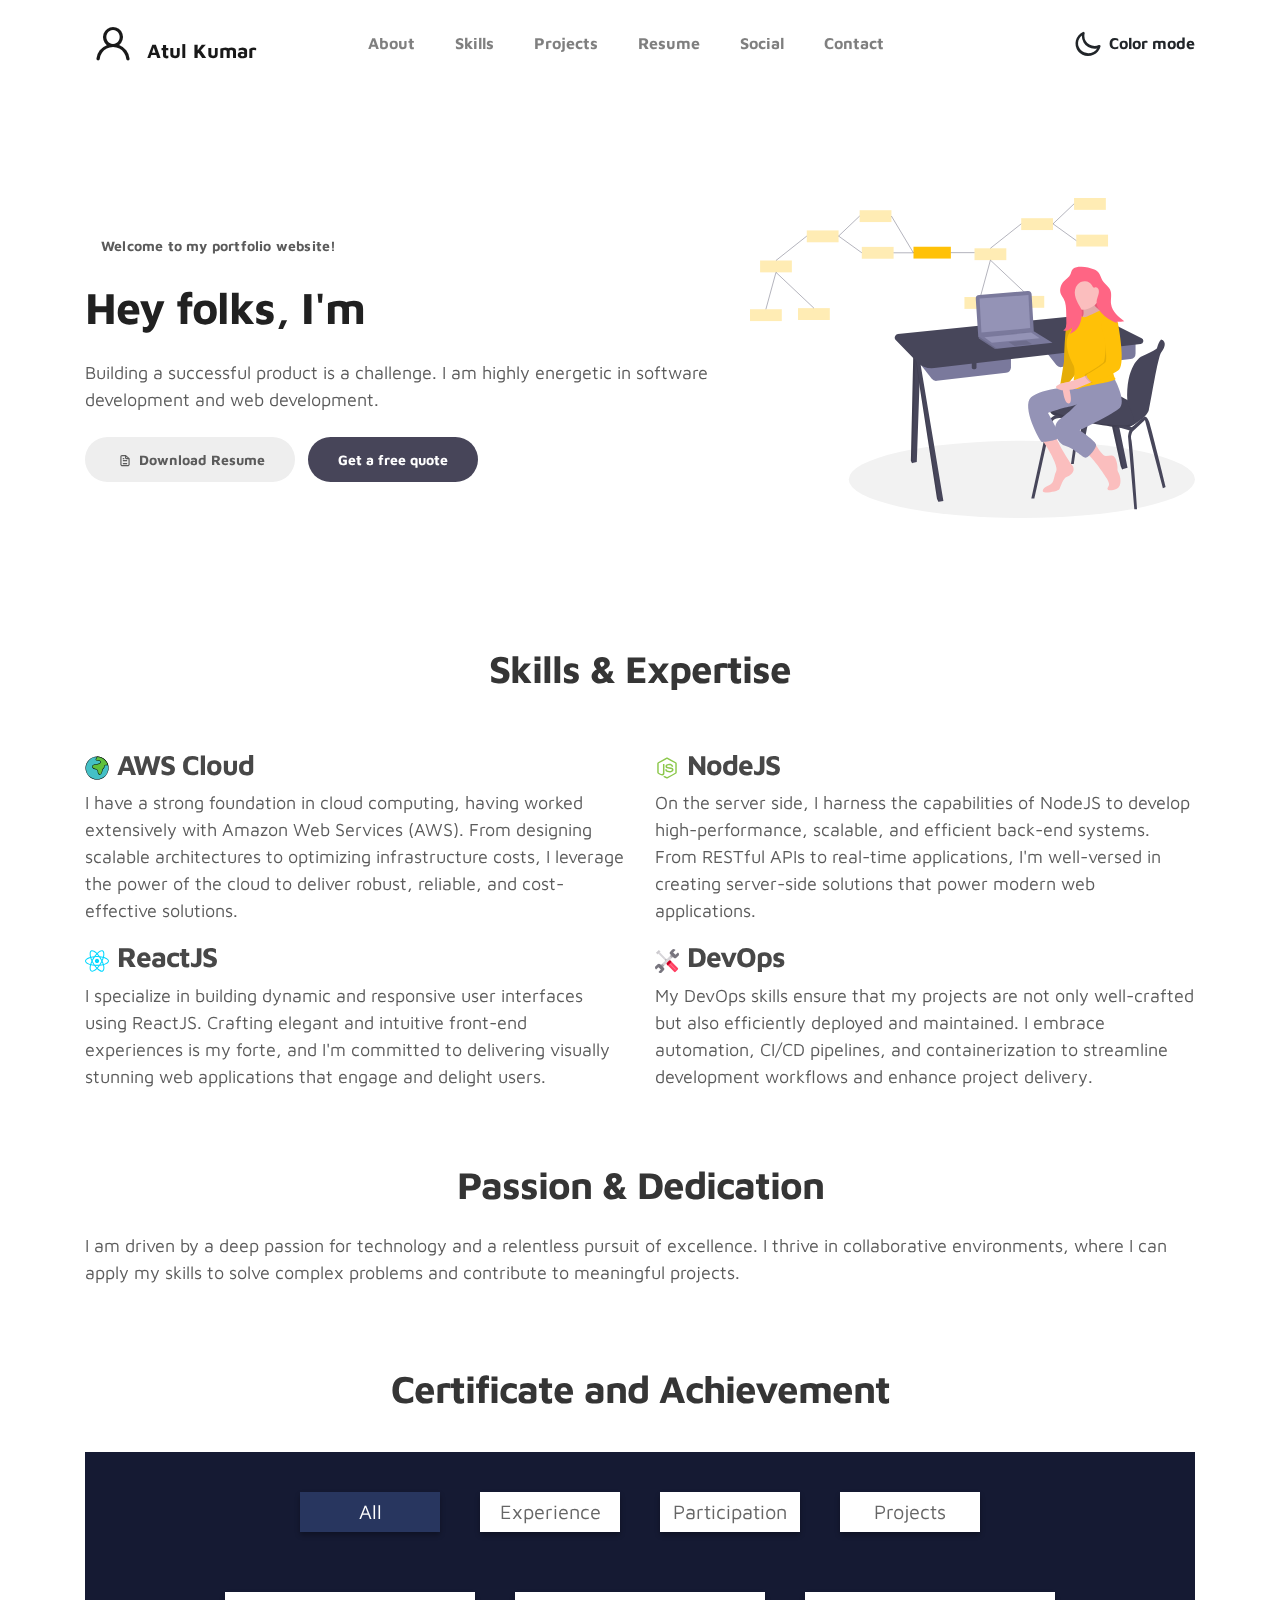
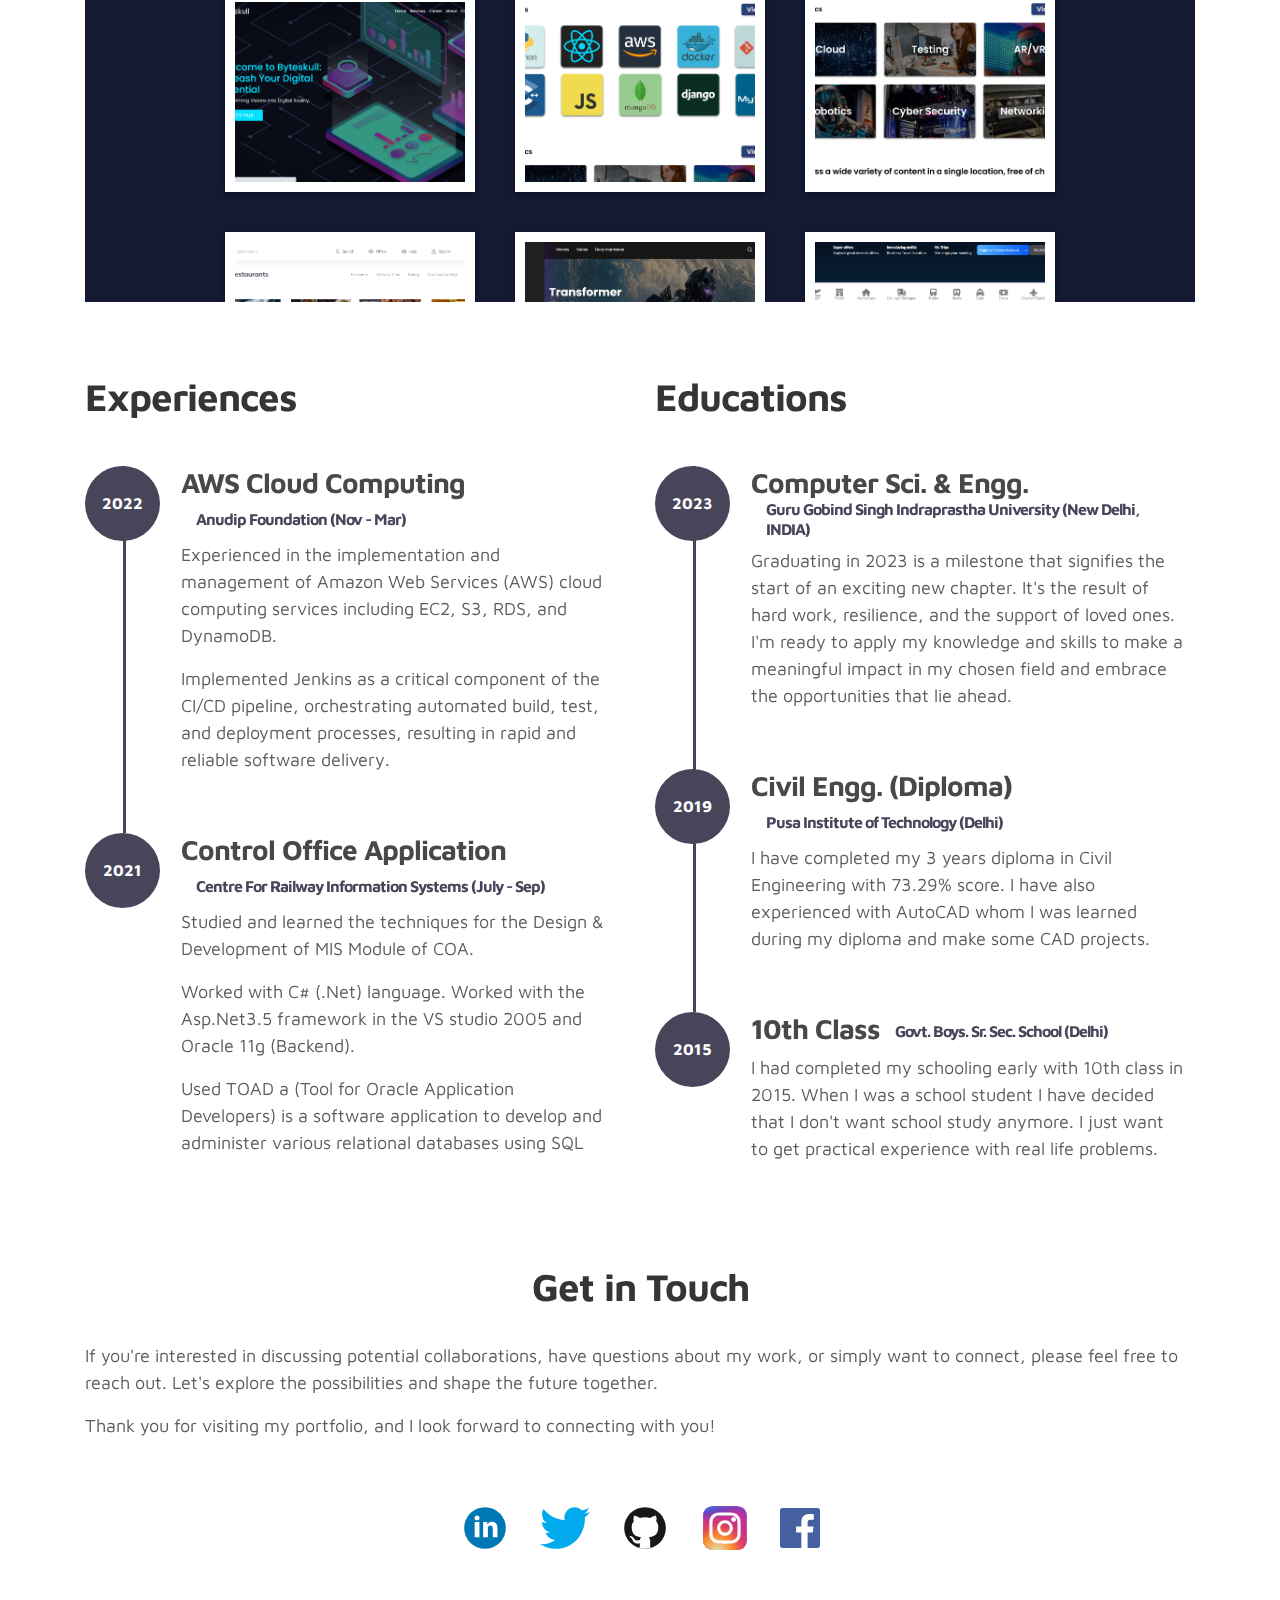
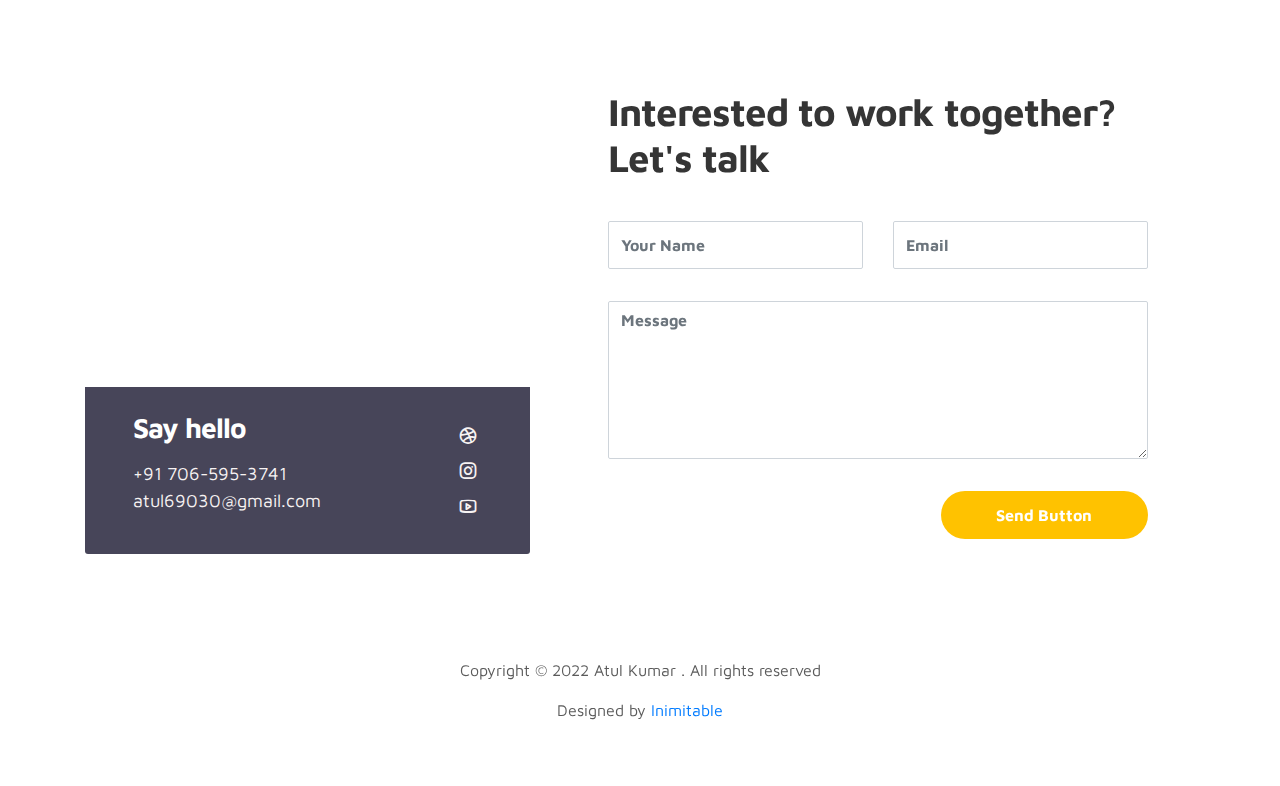
==== commit 3e93ef47: "Update and adding new features" ====
--- a/index.html
+++ b/index.html
@@ -1,105 +1,253 @@
-<!doctype html>
+<!DOCTYPE html>
 <html lang="en">
   <head>
-    <meta charset="utf-8">
-    <meta name="viewport" content="width=device-width, initial-scale=1, shrink-to-fit=no">
-    <meta name="description" content="">
-    <meta name="author" content="">
+    <meta charset="utf-8" />
+    <meta
+      name="viewport"
+      content="width=device-width, initial-scale=1, shrink-to-fit=no"
+    />
+    <meta name="description" content="" />
+    <meta name="author" content="" />
 
     <title>Atul Kumar - Software Developer</title>
 
-    <link rel="stylesheet" href="css/bootstrap.min.css">
-    <link rel="stylesheet" href="css/unicons.css">
-    <link rel="stylesheet" href="css/owl.carousel.min.css">
-    <link rel="stylesheet" href="css/owl.theme.default.min.css">
+    <link rel="stylesheet" href="css/bootstrap.min.css" />
+    <link rel="stylesheet" href="css/unicons.css" />
+    <link rel="stylesheet" href="css/owl.carousel.min.css" />
+    <link rel="stylesheet" href="css/owl.theme.default.min.css" />
 
     <!-- MAIN STYLE -->
-    <link rel="stylesheet" href="css/style.css">
-    
-<!--
+    <link rel="stylesheet" href="css/style.css" />
+
+    <!--
 Main Body
 -->
   </head>
   <body>
-
     <!-- MENU -->
     <nav class="navbar navbar-expand-sm navbar-light">
-        <div class="container">
-            <a class="navbar-brand" href="index.html"><i class='uil uil-user'></i> Atul Kumar</a>
-
-            <button class="navbar-toggler" type="button" data-toggle="collapse" data-target="#navbarNav" aria-controls="navbarNav" aria-expanded="false"
-                aria-label="Toggle navigation">
-                <span class="navbar-toggler-icon"></span>
-                <span class="navbar-toggler-icon"></span>
-                <span class="navbar-toggler-icon"></span>
-            </button>
-
-            <div class="collapse navbar-collapse" id="navbarNav">
-                <ul class="navbar-nav mx-auto">
-                    <li class="nav-item">
-                        <a href="#about" class="nav-link"><span data-hover="About">About</span></a>
-                    </li>
-                    <li class="nav-item">
-                        <a href="#project" class="nav-link"><span data-hover="Projects">Projects</span></a>
-                    </li>
-                    <li class="nav-item">
-                        <a href="#resume" class="nav-link"><span data-hover="Resume">Resume</span></a>
-                    </li>
-                    <li class="nav-item">
-                        <a href="#contact" class="nav-link"><span data-hover="Contact">Contact</span></a>
-                    </li>
-                </ul>
-
-                <ul class="navbar-nav ml-lg-auto">
-                    <div class="ml-lg-4">
-                      <div class="color-mode d-lg-flex justify-content-center align-items-center">
-                        <i class="color-mode-icon"></i>
-                        Color mode
-                      </div>
-                    </div>
-                </ul>
-            </div>
+      <div class="container">
+        <a class="navbar-brand" href="index.html"
+          ><i class="uil uil-user"></i> Atul Kumar</a
+        >
+
+        <button
+          class="navbar-toggler"
+          type="button"
+          data-toggle="collapse"
+          data-target="#navbarNav"
+          aria-controls="navbarNav"
+          aria-expanded="false"
+          aria-label="Toggle navigation"
+        >
+          <span class="navbar-toggler-icon"></span>
+          <span class="navbar-toggler-icon"></span>
+          <span class="navbar-toggler-icon"></span>
+        </button>
+
+        <div class="collapse navbar-collapse" id="navbarNav">
+          <ul class="navbar-nav mx-auto">
+            <li class="nav-item">
+              <a href="#about" class="nav-link"
+                ><span data-hover="About">About</span></a
+              >
+            </li>
+            <li class="nav-item">
+              <a href="#skills" class="nav-link"
+                ><span data-hover="Skills">Skills</span></a
+              >
+            </li>
+            <li class="nav-item">
+              <a href="#project" class="nav-link"
+                ><span data-hover="Projects">Projects</span></a
+              >
+            </li>
+            <li class="nav-item">
+              <a href="#resume" class="nav-link"
+                ><span data-hover="Resume">Resume</span></a
+              >
+            </li>
+            <li class="nav-item">
+              <a href="#getin-touch" class="nav-link"
+                ><span data-hover="Social">Social</span></a
+              >
+            </li>
+            <li class="nav-item">
+              <a href="#contact" class="nav-link"
+                ><span data-hover="Contact">Contact</span></a
+              >
+            </li>
+          </ul>
+
+          <ul class="navbar-nav ml-lg-auto">
+            <div class="ml-lg-4">
+              <div
+                class="color-mode d-lg-flex justify-content-center align-items-center"
+              >
+                <i class="color-mode-icon"></i>
+                Color mode
+              </div>
+            </div>
+          </ul>
         </div>
+      </div>
     </nav>
 
     <!-- ABOUT -->
-    <section class="about full-screen d-lg-flex justify-content-center align-items-center" id="about">
-        <div class="container">
-            <div class="row">
-                
-                <div class="col-lg-7 col-md-12 col-12 d-flex align-items-center">
-                    <div class="about-text">
-                        <small class="small-text">Welcome to <span class="mobile-block">my portfolio website!</span></small>
-                        <h1 class="animated animated-text">
-                            <span class="mr-2">Hey folks, I'm</span>
-                                <div class="animated-info">
-                                    <span class="animated-item">Atul Kumar</span>
-                                    <span class="animated-item">Software Dev</span>
-                                    <span class="animated-item">Web Dev</span>
-                                </div>
-                        </h1>
-
-                        <p>Building a successful product is a challenge. I am highly energetic in software development and web development.</p>
-                        
-                        <div class="custom-btn-group mt-4">
-                          <a href="https://drive.google.com/file/d/1QCRUQXw05Ki10JPQ9TByVzzYMEnget4j/view?usp=sharing" class="btn mr-lg-2 custom-btn"><i class='uil uil-file-alt'></i> Download Resume</a>
-                          <a href="#contact" class="btn custom-btn custom-btn-bg custom-btn-link">Get a free quote</a>
-                        </div>
-                    </div>
-                </div>
-
-                <div class="col-lg-5 col-md-12 col-12">
-                    <div class="about-image svg">
-                        <img src="images/undraw/undraw_software_engineer_lvl5.svg" class="img-fluid" alt="svg image">
-                    </div>
-                </div>
-
-            </div>
+    <section
+      class="about full-screen d-lg-flex justify-content-center align-items-center"
+      id="about"
+    >
+      <div class="container">
+        <div class="row">
+          <div class="col-lg-7 col-md-12 col-12 d-flex align-items-center">
+            <div class="about-text">
+              <small class="small-text"
+                >Welcome to
+                <span class="mobile-block">my portfolio website!</span></small
+              >
+              <h1 class="animated animated-text">
+                <span class="mr-2">Hey folks, I'm</span>
+                <div class="animated-info">
+                  <span class="animated-item">Atul Kumar</span>
+                  <span class="animated-item">Software Dev</span>
+                  <span class="animated-item">Web Dev</span>
+                </div>
+              </h1>
+
+              <p>
+                Building a successful product is a challenge. I am highly
+                energetic in software development and web development.
+              </p>
+
+              <div class="custom-btn-group mt-4">
+                <a
+                  href="https://drive.google.com/file/d/1uelnWil6s4W3GBqo9TtdLwdiIP76ZvkT/view?usp=sharing"
+                  class="btn mr-lg-2 custom-btn"
+                  ><i class="uil uil-file-alt"></i> Download Resume</a
+                >
+                <a
+                  href="#contact"
+                  class="btn custom-btn custom-btn-bg custom-btn-link"
+                  >Get a free quote</a
+                >
+              </div>
+            </div>
+          </div>
+
+          <div class="col-lg-5 col-md-12 col-12">
+            <div class="about-image svg">
+              <img
+                src="images/undraw/undraw_software_engineer_lvl5.svg"
+                class="img-fluid"
+                alt="svg image"
+              />
+            </div>
+          </div>
         </div>
+      </div>
     </section>
 
+    <!-- Skills set -->
+
+    <section id="skills" class="skills-section mb-5">
+      <div class="container">
+        <h2 class="section-title text-center pb-5">Skills & Expertise</h2>
+        <div class="row">
+          <div class="col-md-6">
+            <div class="skill">
+              <div class="d-flex align-items-center">
+                <img
+                  src="./images/icons/world.svg"
+                  style="width: 24px; height: 24px"
+                  alt="world"
+                />
+                <h3 class="ml-2">AWS Cloud</h3>
+              </div>
+              <p>
+                I have a strong foundation in cloud computing, having worked
+                extensively with Amazon Web Services (AWS). From designing
+                scalable architectures to optimizing infrastructure costs, I
+                leverage the power of the cloud to deliver robust, reliable, and
+                cost-effective solutions.
+              </p>
+            </div>
+
+            <div class="skill">
+              <div class="d-flex align-items-center">
+                <img
+                  src="./images/icons/react.svg"
+                  style="width: 24px; height: 24px"
+                  alt="react js"
+                />
+                <h3 class="ml-2">ReactJS</h3>
+              </div>
+              <p>
+                I specialize in building dynamic and responsive user interfaces
+                using ReactJS. Crafting elegant and intuitive front-end
+                experiences is my forte, and I'm committed to delivering
+                visually stunning web applications that engage and delight
+                users.
+              </p>
+            </div>
+          </div>
+
+          <div class="col-md-6">
+            <div class="skill">
+              <div class="d-flex align-items-center">
+                <img
+                  src="./images/icons/node-js.svg"
+                  style="width: 24px; height: 24px"
+                  alt="node js"
+                />
+                <h3 class="ml-2">NodeJS</h3>
+              </div>
+              <p>
+                On the server side, I harness the capabilities of NodeJS to
+                develop high-performance, scalable, and efficient back-end
+                systems. From RESTful APIs to real-time applications, I'm
+                well-versed in creating server-side solutions that power modern
+                web applications.
+              </p>
+            </div>
+
+            <div class="skill">
+              <div class="d-flex align-items-center">
+                <img
+                  src="./images/icons/tools-repair.svg"
+                  style="width: 24px; height: 24px"
+                  alt="devops"
+                />
+                <h3 class="ml-2">DevOps</h3>
+              </div>
+              <p>
+                My DevOps skills ensure that my projects are not only
+                well-crafted but also efficiently deployed and maintained. I
+                embrace automation, CI/CD pipelines, and containerization to
+                streamline development workflows and enhance project delivery.
+              </p>
+            </div>
+          </div>
+        </div>
+      </div>
+    </section>
+
+    <!-- Passion -->
+
+    <section id="passion-dedication" class="passion-section mb-5 py-2">
+      <div class="container">
+        <h2 class="section-title text-center pb-3">Passion & Dedication</h2>
+        <p>
+          I am driven by a deep passion for technology and a relentless pursuit
+          of excellence. I thrive in collaborative environments, where I can
+          apply my skills to solve complex problems and contribute to meaningful
+          projects.
+        </p>
+      </div>
+    </section>
+
     <!-- PROJECTS -->
-    <section class="project py-5" id="project">
+    <!-- <section class="project py-5" id="project">
         <div class="container">
                 
                 <div class="row">
@@ -122,7 +270,7 @@
                           </div>
                         </div>
 
-                        <!-- <div class="item">
+                        <div class="item">
                           <div class="project-info">
                             <img src="images/project/project-image03.png" class="img-fluid" alt="project image">
                           </div>
@@ -138,36 +286,291 @@
                           <div class="project-info">
                             <img src="images/project/project-image05.png" class="img-fluid" alt="project image">
                           </div>
-                        </div> -->
+                        </div>
                       </div>
 
                   </div>
                 </div>
         </div>
+    </section> -->
+
+    <section class="mb-3 py-2" id="project">
+      <div class="container">
+        <h2 class="section__heading text-center mb-4 pb-3">
+          Certificate and Achievement
+        </h2>
+        <div class="gallery">
+          <ul class="controls">
+            <li class="buttons active" data-filter="all">All</li>
+            <li class="buttons" data-filter="experience">Experience</li>
+            <li class="buttons" data-filter="participation">Participation</li>
+            <li class="buttons" data-filter="projects">Projects</li>
+          </ul>
+          <div class="image-container">
+            <!-- Experience images -->
+            <a
+              href="./images/projects/Screenshot (345).png"
+              class="image experience"
+            >
+              <img src="./images/projects/Screenshot (345).png" alt="" />
+            </a>
+            <a
+              href="./images/projects/Screenshot (265).png"
+              class="image experience"
+            >
+              <img src="./images/projects/Screenshot (265).png" alt="" />
+            </a>
+            <a
+              href="./images/projects/Screenshot (266).png"
+              class="image experience"
+            >
+              <img src="./images/projects/Screenshot (266).png" alt="" />
+            </a>
+            <a
+              href="./images/projects/Screenshot (272).png"
+              class="image experience"
+            >
+              <img src="./images/projects/Screenshot (272).png" alt="" />
+            </a>
+            <a
+              href="./images/projects/Screenshot (342).png"
+              class="image experience"
+            >
+              <img src="./images/projects/Screenshot (342).png" alt="" />
+            </a>
+            <a
+              href="./images/projects/Screenshot (343).png"
+              class="image experience"
+            >
+              <img src="./images/projects/Screenshot (343).png" alt="" />
+            </a>
+
+            <!-- Participation images -->
+            <a
+              href="./images/certificates/Screenshot 2023-09-10 125042.jpg"
+              class="image participation"
+            >
+              <img
+                src="./images/certificates/Screenshot 2023-09-10 125042.jpg"
+                alt=""
+              />
+            </a>
+            <a
+              href="./images/certificates/Screenshot 2023-09-10 125228.jpg"
+              class="image participation"
+            >
+              <img
+                src="./images/certificates/Screenshot 2023-09-10 125228.jpg"
+                alt=""
+              />
+            </a>
+            <a
+              href="./images/certificates/Screenshot 2023-09-10 125336.jpg"
+              class="image participation"
+            >
+              <img
+                src="./images/certificates/Screenshot 2023-09-10 125336.jpg"
+                alt=""
+              />
+            </a>
+            <a
+              href="./images/certificates/Screenshot 2023-09-10 125453.jpg"
+              class="image participation"
+            >
+              <img
+                src="./images/certificates/Screenshot 2023-09-10 125453.jpg"
+                alt=""
+              />
+            </a>
+            <a
+              href="./images/certificates/Screenshot 2023-09-10 125544.jpg"
+              class="image participation"
+            >
+              <img
+                src="./images/certificates/Screenshot 2023-09-10 125544.jpg"
+                alt=""
+              />
+            </a>
+            <!-- <a href="./images/certificates/Screenshot 2023-09-10 125646.jpg" class="image participation">
+                    <img src="./images/certificates/Screenshot 2023-09-10 125646.jpg" alt="">
+                </a> -->
+            <a
+              href="./images/certificates/Screenshot 2023-09-10 125744.jpg"
+              class="image participation"
+            >
+              <img
+                src="./images/certificates/Screenshot 2023-09-10 125744.jpg"
+                alt=""
+              />
+            </a>
+            <a
+              href="./images/certificates/Screenshot 2023-09-10 125838.jpg"
+              class="image participation"
+            >
+              <img
+                src="./images/certificates/Screenshot 2023-09-10 125838.jpg"
+                alt=""
+              />
+            </a>
+            <a
+              href="./images/certificates/Screenshot 2023-09-10 125926.jpg"
+              class="image participation"
+            >
+              <img
+                src="./images/certificates/Screenshot 2023-09-10 125926.jpg"
+                alt=""
+              />
+            </a>
+            <a
+              href="./images/certificates/Screenshot 2023-09-10 130013.jpg"
+              class="image participation"
+            >
+              <img
+                src="./images/certificates/Screenshot 2023-09-10 130013.jpg"
+                alt=""
+              />
+            </a>
+            <a
+              href="./images/certificates/Screenshot 2023-09-10 130106.jpg"
+              class="image participation"
+            >
+              <img
+                src="./images/certificates/Screenshot 2023-09-10 130106.jpg"
+                alt=""
+              />
+            </a>
+            <a
+              href="./images/certificates/Screenshot 2023-09-10 130226.jpg"
+              class="image participation"
+            >
+              <img
+                src="./images/certificates/Screenshot 2023-09-10 130226.jpg"
+                alt=""
+              />
+            </a>
+            <a
+              href="./images/certificates/Screenshot 2023-09-10 130317.jpg"
+              class="image participation"
+            >
+              <img
+                src="./images/certificates/Screenshot 2023-09-10 130317.jpg"
+                alt=""
+              />
+            </a>
+            <a
+              href="./images/certificates/Screenshot 2023-09-10 130421.jpg"
+              class="image participation"
+            >
+              <img
+                src="./images/certificates/Screenshot 2023-09-10 130421.jpg"
+                alt=""
+              />
+            </a>
+            <a
+              href="./images/certificates/Screenshot 2023-09-10 130640.jpg"
+              class="image participation"
+            >
+              <img
+                src="./images/certificates/Screenshot 2023-09-10 130640.jpg"
+                alt=""
+              />
+            </a>
+
+            <!-- Working on -->
+            <a
+              href="./images/projects/Screenshot (37).png"
+              class="image Working_On"
+            >
+              <img src="./images/projects/Screenshot (37).png" alt="" />
+            </a>
+            <a
+              href="./images/projects/Screenshot (41).png"
+              class="image Working_On"
+            >
+              <img src="./images/projects/Screenshot (41).png" alt="" />
+            </a>
+
+            <!-- Projects images -->
+            <a
+              href="./images/projects/Screenshot (344).png"
+              class="image projects"
+            >
+              <img src="./images/projects/Screenshot (344).png" alt="" />
+            </a>
+            <a
+              href="./images/projects/Screenshot (274).png"
+              class="image projects"
+            >
+              <img src="./images/projects/Screenshot (274).png" alt="" />
+            </a>
+          </div>
+        </div>
+      </div>
     </section>
 
     <!-- FEATURES -->
-    <section class="resume py-5 d-lg-flex justify-content-center align-items-center" id="resume">
-        <div class="container">
-            <div class="row">
-
-                <div class="col-lg-6 col-12">
-                  <h2 class="mb-4">Experiences</h2>
-
-                    <div class="timeline">
-                        <div class="timeline-wrapper">
-                             <div class="timeline-yr">
-                                  <span>2021</span>
-                             </div>
-                             <div class="timeline-info">
-                                  <h3><span>Control Office Application</span><small>Centre For Railway Information Systems (July - Sep)</small></h3>
-                                  <p>Studied and learned the techniques for the Design & Development of MIS Module of COA.
-                                    Worked with C# (.Net) language. Worked with the Asp.Net3.5 framework in the VS studio 2005 and Oracle 11g (Backend). Used TOAD a (Tool for Oracle Application Developers) is a software application to develop
-                                    and administer various relational databases using SQL</p>
-                             </div>
-                        </div>
-
-                        <!-- <div class="timeline-wrapper">
+    <section
+      class="resume py-5 d-lg-flex justify-content-center align-items-center"
+      id="resume"
+    >
+      <div class="container">
+        <div class="row">
+          <div class="col-lg-6 col-12">
+            <h2 class="mb-4">Experiences</h2>
+
+            <div class="timeline">
+              <div class="timeline-wrapper">
+                <div class="timeline-yr">
+                  <span>2022</span>
+                </div>
+                <div class="timeline-info">
+                  <h3>
+                    <span>AWS Cloud Computing</span
+                    ><small>Anudip Foundation (Nov - Mar)</small>
+                  </h3>
+                  <p>
+                    Experienced in the implementation and management of Amazon
+                    Web Services (AWS) cloud computing services including EC2,
+                    S3, RDS, and DynamoDB.
+                  </p>
+                  <p>
+                    Implemented Jenkins as a critical component of the CI/CD
+                    pipeline, orchestrating automated build, test, and
+                    deployment processes, resulting in rapid and reliable
+                    software delivery.
+                  </p>
+                </div>
+              </div>
+
+              <div class="timeline-wrapper">
+                <div class="timeline-yr">
+                  <span>2021</span>
+                </div>
+                <div class="timeline-info">
+                  <h3>
+                    <span>Control Office Application</span
+                    ><small
+                      >Centre For Railway Information Systems (July -
+                      Sep)</small
+                    >
+                  </h3>
+                  <p>
+                    Studied and learned the techniques for the Design &
+                    Development of MIS Module of COA.
+                  </p>
+                  <p>
+                    Worked with C# (.Net) language. Worked with the Asp.Net3.5
+                    framework in the VS studio 2005 and Oracle 11g (Backend).
+                  </p>
+                  <p>
+                    Used TOAD a (Tool for Oracle Application Developers) is a
+                    software application to develop and administer various
+                    relational databases using SQL
+                  </p>
+                </div>
+              </div>
+
+              <!-- <div class="timeline-wrapper">
                             <div class="timeline-yr">
                                 <span>2018</span>
                             </div>
@@ -177,7 +580,7 @@
                             </div>
                         </div> -->
 
-                        <!-- <div class="timeline-wrapper">
+              <!-- <div class="timeline-wrapper">
                             <div class="timeline-yr">
                                 <span>2016</span>
                             </div>
@@ -186,8 +589,8 @@
                                 <p>Sed fringilla vitae enim sit amet cursus. Sed cursus dictum tortor quis pharetra. Pellentesque habitant morbi tristique senectus et netus et malesuada fames ac turpis egestas.</p>
                             </div>
                         </div> -->
-                        
-                        <!-- <div class="timeline-wrapper">
+
+              <!-- <div class="timeline-wrapper">
                             <div class="timeline-yr">
                                 <span>2014</span>
                             </div>
@@ -196,73 +599,223 @@
                                 <p>Cras scelerisque scelerisque condimentum. Nullam at volutpat mi. Nunc auctor ipsum eget magna consequat viverra.</p>
                             </div>
                         </div> -->
-
-                    </div>
-                </div>
-
-                <div class="col-lg-6 col-12">
-                  <h2 class="mb-4 mobile-mt-2">Educations</h2>
-
-                    <div class="timeline">
-                        <div class="timeline-wrapper">
-                             <div class="timeline-yr">
-                                  <span>2023</span>
-                             </div>
-                             <div class="timeline-info">
-                                  <h3><span>Computer Sci. & Engg.</span><small>Greator Noida Institute of Technology (Noida, UP)</small></h3>
-                                  <p>In present I'm a CSE graduate who is really passionate about Software Development, Web Development and Data Science. Proficient with C/C++, Java, Python and ReactJS frameworks, as well as SQL and MongoDB. Experience with Machine learning libraries like Tensorflow. </p>
-                             </div>
-                        </div>
-
-                        <div class="timeline-wrapper">
-                            <div class="timeline-yr">
-                                <span>2019</span>
-                            </div>
-                            <div class="timeline-info">
-                                <h3><span>Civil Engg. (Diploma)</span><small>Pusa Institute of Technology (Delhi)</small></h3>
-                                <p>I have completed my 3 years diploma in Civil Engineering with 73.29% score. I have also experienced with AutoCAD whom I was learned during my diploma and make some CAD projects.</p>
-                            </div>
-                        </div>
-                        
-                        <div class="timeline-wrapper">
-                            <div class="timeline-yr">
-                                <span>2015</span>
-                            </div>
-                            <div class="timeline-info">
-                                <h3><span>10th Class</span><small>Govt. Boys. Sr. Sec. School (Delhi)</small></h3>
-                                <p>I had completed my schooling early with 10th class in 2015. When I was a school student I have decided that I don't want school study anymore. I just want to get practical experience with real life problems.</p>
-                            </div>
-                        </div>
-
-                    </div>
-                </div>
-                
-            </div>
+            </div>
+          </div>
+
+          <div class="col-lg-6 col-12">
+            <h2 class="mb-4 mobile-mt-2">Educations</h2>
+
+            <div class="timeline">
+              <div class="timeline-wrapper">
+                <div class="timeline-yr">
+                  <span>2023</span>
+                </div>
+                <div class="timeline-info">
+                  <h3>
+                    <span>Computer Sci. & Engg.</span
+                    ><small
+                      >Guru Gobind Singh Indraprastha University (New Delhi,
+                      INDIA)</small
+                    >
+                  </h3>
+                  <p>
+                    Graduating in 2023 is a milestone that signifies the start
+                    of an exciting new chapter. It's the result of hard work,
+                    resilience, and the support of loved ones. I'm ready to
+                    apply my knowledge and skills to make a meaningful impact in
+                    my chosen field and embrace the opportunities that lie
+                    ahead.
+                  </p>
+                </div>
+              </div>
+
+              <div class="timeline-wrapper">
+                <div class="timeline-yr">
+                  <span>2019</span>
+                </div>
+                <div class="timeline-info">
+                  <h3>
+                    <span>Civil Engg. (Diploma)</span
+                    ><small>Pusa Institute of Technology (Delhi)</small>
+                  </h3>
+                  <p>
+                    I have completed my 3 years diploma in Civil Engineering
+                    with 73.29% score. I have also experienced with AutoCAD whom
+                    I was learned during my diploma and make some CAD projects.
+                  </p>
+                </div>
+              </div>
+
+              <div class="timeline-wrapper">
+                <div class="timeline-yr">
+                  <span>2015</span>
+                </div>
+                <div class="timeline-info">
+                  <h3>
+                    <span>10th Class</span
+                    ><small>Govt. Boys. Sr. Sec. School (Delhi)</small>
+                  </h3>
+                  <p>
+                    I had completed my schooling early with 10th class in 2015.
+                    When I was a school student I have decided that I don't want
+                    school study anymore. I just want to get practical
+                    experience with real life problems.
+                  </p>
+                </div>
+              </div>
+            </div>
+          </div>
         </div>
+      </div>
+    </section>
+
+    <!-- Get in touch -->
+
+    <section id="getin-touch" class="getintouch-section mb-3 py-3">
+      <div class="container">
+        <h2 class="section-title text-center pb-4">Get in Touch</h2>
+        <p>
+          If you're interested in discussing potential collaborations, have
+          questions about my work, or simply want to connect, please feel free
+          to reach out. Let's explore the possibilities and shape the future
+          together.
+        </p>
+        <p>
+          Thank you for visiting my portfolio, and I look forward to connecting
+          with you!
+        </p>
+
+        <div class="social-icons d-flex py-5 mb-2 justify-content-center">
+          <div
+            class="row justify-content-center text-center align-items-center space-evenly"
+          >
+            <div class="col">
+              <a
+                href="https://www.linkedin.com/in/atulkumar98/"
+                target="_blank"
+                class="social-icon"
+              >
+                <img
+                  src="images/icons/linkedin.svg"
+                  style="width: 50px; height: 50px"
+                  alt="svg image"
+                />
+              </a>
+            </div>
+            <div class="col">
+              <a
+                href="https://twitter.com/in_imitable"
+                target="_blank"
+                class="social-icon"
+              >
+                <img
+                  src="images/icons/twitter.svg"
+                  style="width: 50px; height: 50px"
+                  alt="svg image"
+                />
+              </a>
+            </div>
+            <div class="col">
+              <a
+                href="https://github.com/in-imitable"
+                target="_blank"
+                class="social-icon"
+              >
+                <img
+                  src="images/icons/github.svg"
+                  style="width: 50px; height: 50px"
+                  alt="svg image"
+                />
+              </a>
+            </div>
+            <div class="col">
+              <a
+                href="https://instagram.com/in.imitable"
+                target="_blank"
+                class="social-icon"
+              >
+                <img
+                  src="images/icons/instagram.svg"
+                  style="width: 50px; height: 50px"
+                  alt="svg image"
+                />
+              </a>
+            </div>
+            <div class="col">
+              <a
+                href="https://facebook.com/inimitable.98"
+                target="_blank"
+                class="social-icon"
+              >
+                <img
+                  src="images/icons/facebook.svg"
+                  style="width: 40px; height: 40px"
+                  alt="svg image"
+                />
+              </a>
+            </div>
+          </div>
+        </div>
+      </div>
     </section>
 
     <!-- CONTACT -->
     <section class="contact py-5" id="contact">
       <div class="container">
         <div class="row">
-          
           <div class="col-lg-5 mr-lg-5 col-12">
             <div class="google-map w-100">
-              <iframe src="https://www.google.com/maps/embed?pb=!1m18!1m12!1m3!1d1749.4649958266825!2d77.2860704758282!3d28.7216381477783!2m3!1f0!2f0!3f0!3m2!1i1024!2i768!4f13.1!3m3!1m2!1s0x390cfbfffd4845cf%3A0xfe2c109642c9b454!2sAmbedkar%20Nagar%2C%20Johripur%2C%20Delhi%2C%20Uttar%20Pradesh%20110094!5e0!3m2!1sen!2sin!4v1659946659556!5m2!1sen!2sin" width="400" height="300" style="border:0;" allowfullscreen="" loading="lazy" referrerpolicy="no-referrer-when-downgrade"></iframe>
-            </div>
-
-            <div class="contact-info d-flex justify-content-between align-items-center py-4 px-lg-5">
-                <div class="contact-info-item">
-                  <h3 class="mb-3 text-white">Say hello</h3>
-                  <p class="footer-text mb-0">+91 706-595-3741</p>
-                  <p><a href="mailto:atul69030@gmail.com">atul69030@gmail.com</a></p>
-                </div>
-
-                <ul class="social-links">
-                     <li><a href="#" class="uil uil-dribbble" data-toggle="tooltip" data-placement="left" title="Dribbble"></a></li>
-                     <li><a href="#" class="uil uil-instagram" data-toggle="tooltip" data-placement="left" title="Instagram"></a></li>
-                     <li><a href="#" class="uil uil-youtube" data-toggle="tooltip" data-placement="left" title="Youtube"></a></li>
-                </ul>
+              <iframe
+                src="https://www.google.com/maps/embed?pb=!1m18!1m12!1m3!1d1749.4649958266825!2d77.2860704758282!3d28.7216381477783!2m3!1f0!2f0!3f0!3m2!1i1024!2i768!4f13.1!3m3!1m2!1s0x390cfbfffd4845cf%3A0xfe2c109642c9b454!2sAmbedkar%20Nagar%2C%20Johripur%2C%20Delhi%2C%20Uttar%20Pradesh%20110094!5e0!3m2!1sen!2sin!4v1659946659556!5m2!1sen!2sin"
+                width="400"
+                height="300"
+                style="border: 0"
+                allowfullscreen=""
+                loading="lazy"
+                referrerpolicy="no-referrer-when-downgrade"
+              ></iframe>
+            </div>
+
+            <div
+              class="contact-info d-flex justify-content-between align-items-center py-4 px-lg-5"
+            >
+              <div class="contact-info-item">
+                <h3 class="mb-3 text-white">Say hello</h3>
+                <p class="footer-text mb-0">+91 706-595-3741</p>
+                <p>
+                  <a href="mailto:atul69030@gmail.com">atul69030@gmail.com</a>
+                </p>
+              </div>
+
+              <ul class="social-links">
+                <li>
+                  <a
+                    href="#"
+                    class="uil uil-dribbble"
+                    data-toggle="tooltip"
+                    data-placement="left"
+                    title="Dribbble"
+                  ></a>
+                </li>
+                <li>
+                  <a
+                    href="#"
+                    class="uil uil-instagram"
+                    data-toggle="tooltip"
+                    data-placement="left"
+                    title="Instagram"
+                  ></a>
+                </li>
+                <li>
+                  <a
+                    href="#"
+                    class="uil uil-youtube"
+                    data-toggle="tooltip"
+                    data-placement="left"
+                    title="Youtube"
+                  ></a>
+                </li>
+              </ul>
             </div>
           </div>
 
@@ -270,45 +823,80 @@
             <div class="contact-form">
               <h2 class="mb-4">Interested to work together? Let's talk</h2>
 
-              <form action="" method="get">
+              <!--FORM-->
+              <form id="data-form">
                 <div class="row">
                   <div class="col-lg-6 col-12">
-                    <input type="text" class="form-control" name="name" placeholder="Your Name" id="name">
+                    <input
+                      type="text"
+                      class="form-control"
+                      name="name"
+                      placeholder="Your Name"
+                      id="name"
+                    />
                   </div>
 
                   <div class="col-lg-6 col-12">
-                    <input type="email" class="form-control" name="email" placeholder="Email" id="email">
+                    <input
+                      type="email"
+                      class="form-control"
+                      name="email"
+                      placeholder="Email"
+                      id="email"
+                    />
                   </div>
 
                   <div class="col-12">
-                    <textarea name="message" rows="6" class="form-control" id="message" placeholder="Message"></textarea>
+                    <textarea
+                      name="message"
+                      rows="6"
+                      class="form-control"
+                      id="message"
+                      placeholder="Message"
+                    ></textarea>
                   </div>
 
                   <div class="ml-lg-auto col-lg-5 col-12">
-                    <input type="submit" class="form-control submit-btn" value="Send Button">
+                    <input
+                      type="submit"
+                      class="form-control submit-btn"
+                      value="Send Button"
+                    />
                   </div>
                 </div>
               </form>
             </div>
           </div>
-
         </div>
       </div>
     </section>
 
     <!-- FOOTER -->
-     <footer class="footer py-5">
-          <div class="container">
-               <div class="row">
-
-                    <div class="col-lg-12 col-12">                                
-                        <p class="copyright-text text-center">Copyright &copy; 2022 Atul Kumar . All rights reserved</p>
-                        <p class="copyright-text text-center">Designed by <a rel="nofollow" href="https://www.facebook.com/inimitable.98">Inimitable</a></p>
-                    </div>
-                    
-               </div>
-          </div>
-     </footer>
+    <footer class="footer py-5">
+      <div class="container">
+        <div class="row">
+          <div class="col-lg-12 col-12">
+            <p class="copyright-text text-center">
+              Copyright &copy; 2022 Atul Kumar . All rights reserved
+            </p>
+            <p class="copyright-text text-center">
+              Designed by
+              <a rel="nofollow" href="https://www.facebook.com/inimitable.98"
+                >Inimitable</a
+              >
+            </p>
+          </div>
+        </div>
+      </div>
+    </footer>
+
+    <script
+      src="https://code.jquery.com/jquery-3.6.1.js"
+      integrity="sha256-3zlB5s2uwoUzrXK3BT7AX3FyvojsraNFxCc2vC/7pNI="
+      crossorigin="anonymous"
+    ></script>
+
+    <script src="./js/script.js"></script>
 
     <script src="js/jquery-3.3.1.min.js"></script>
     <script src="js/popper.min.js"></script>
@@ -318,6 +906,5 @@
     <script src="js/owl.carousel.min.js"></script>
     <script src="js/smoothscroll.js"></script>
     <script src="js/custom.js"></script>
-
   </body>
-</html>+</html>
